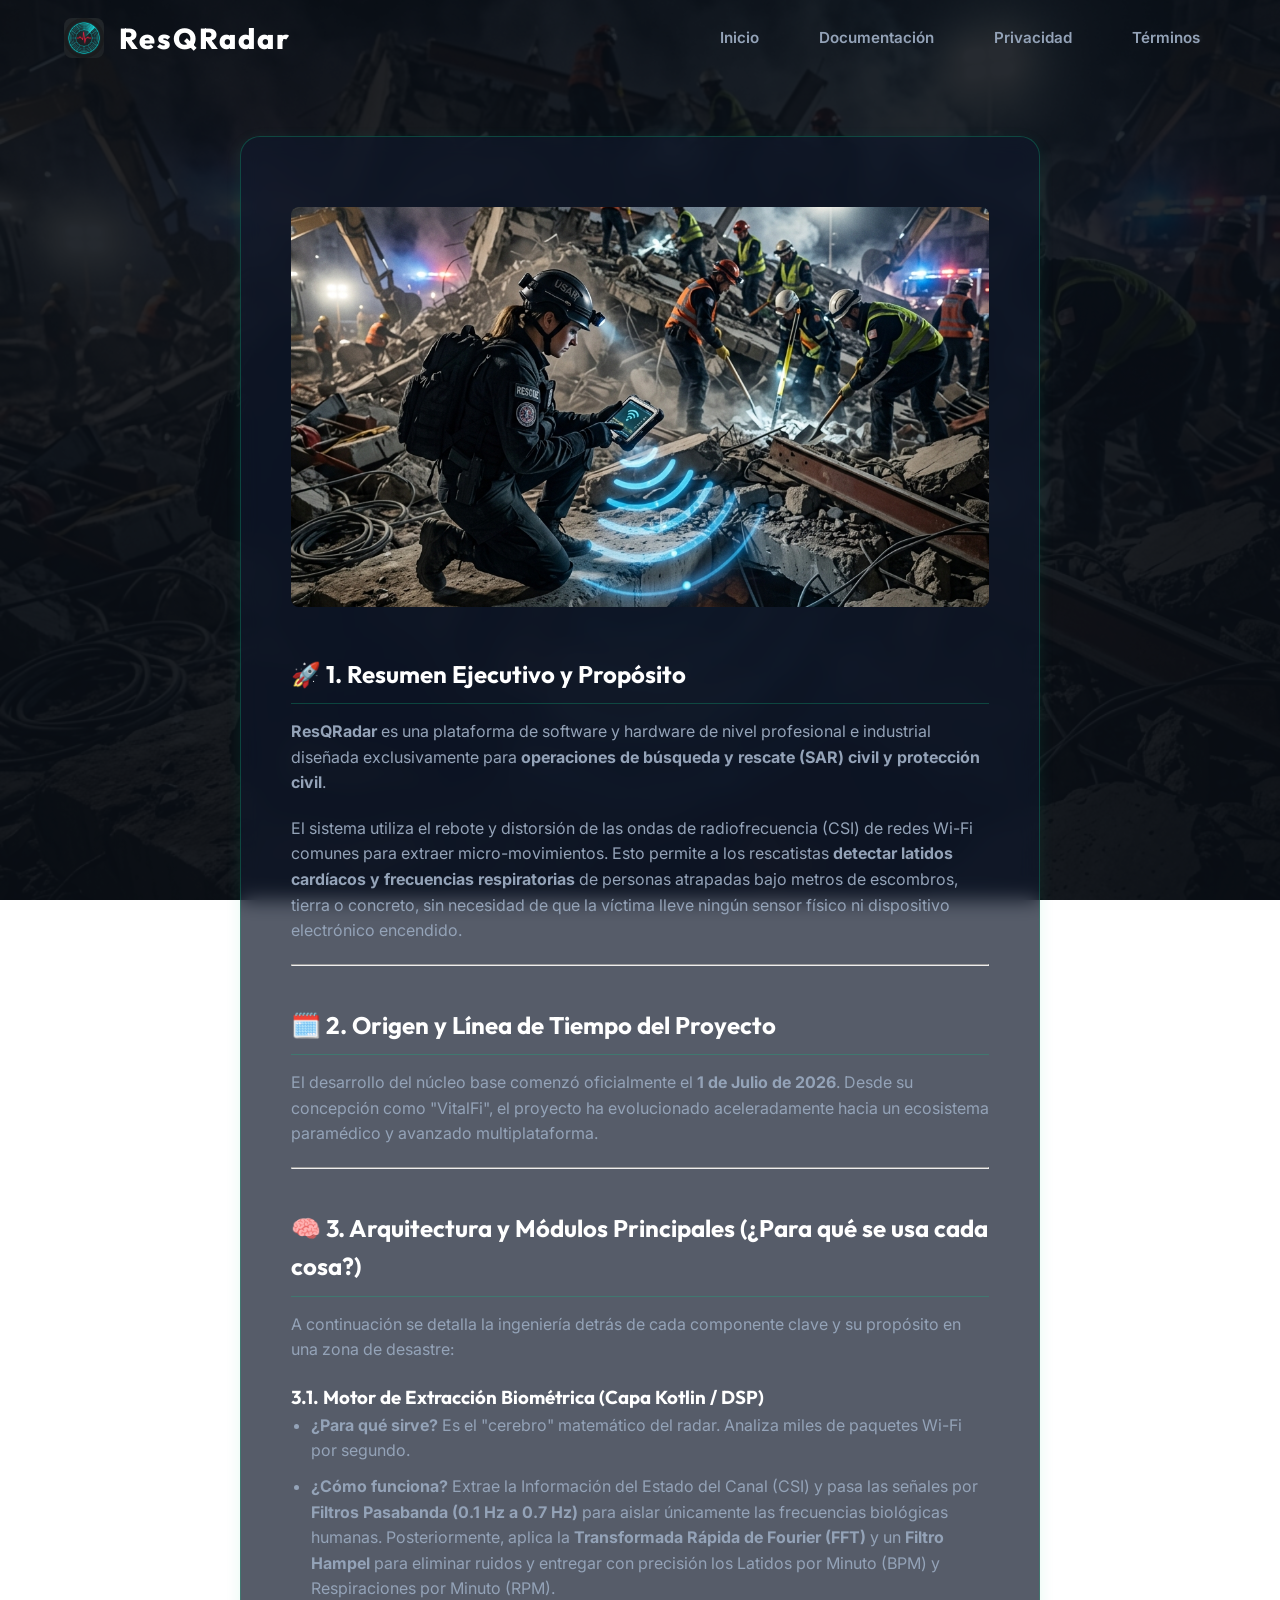
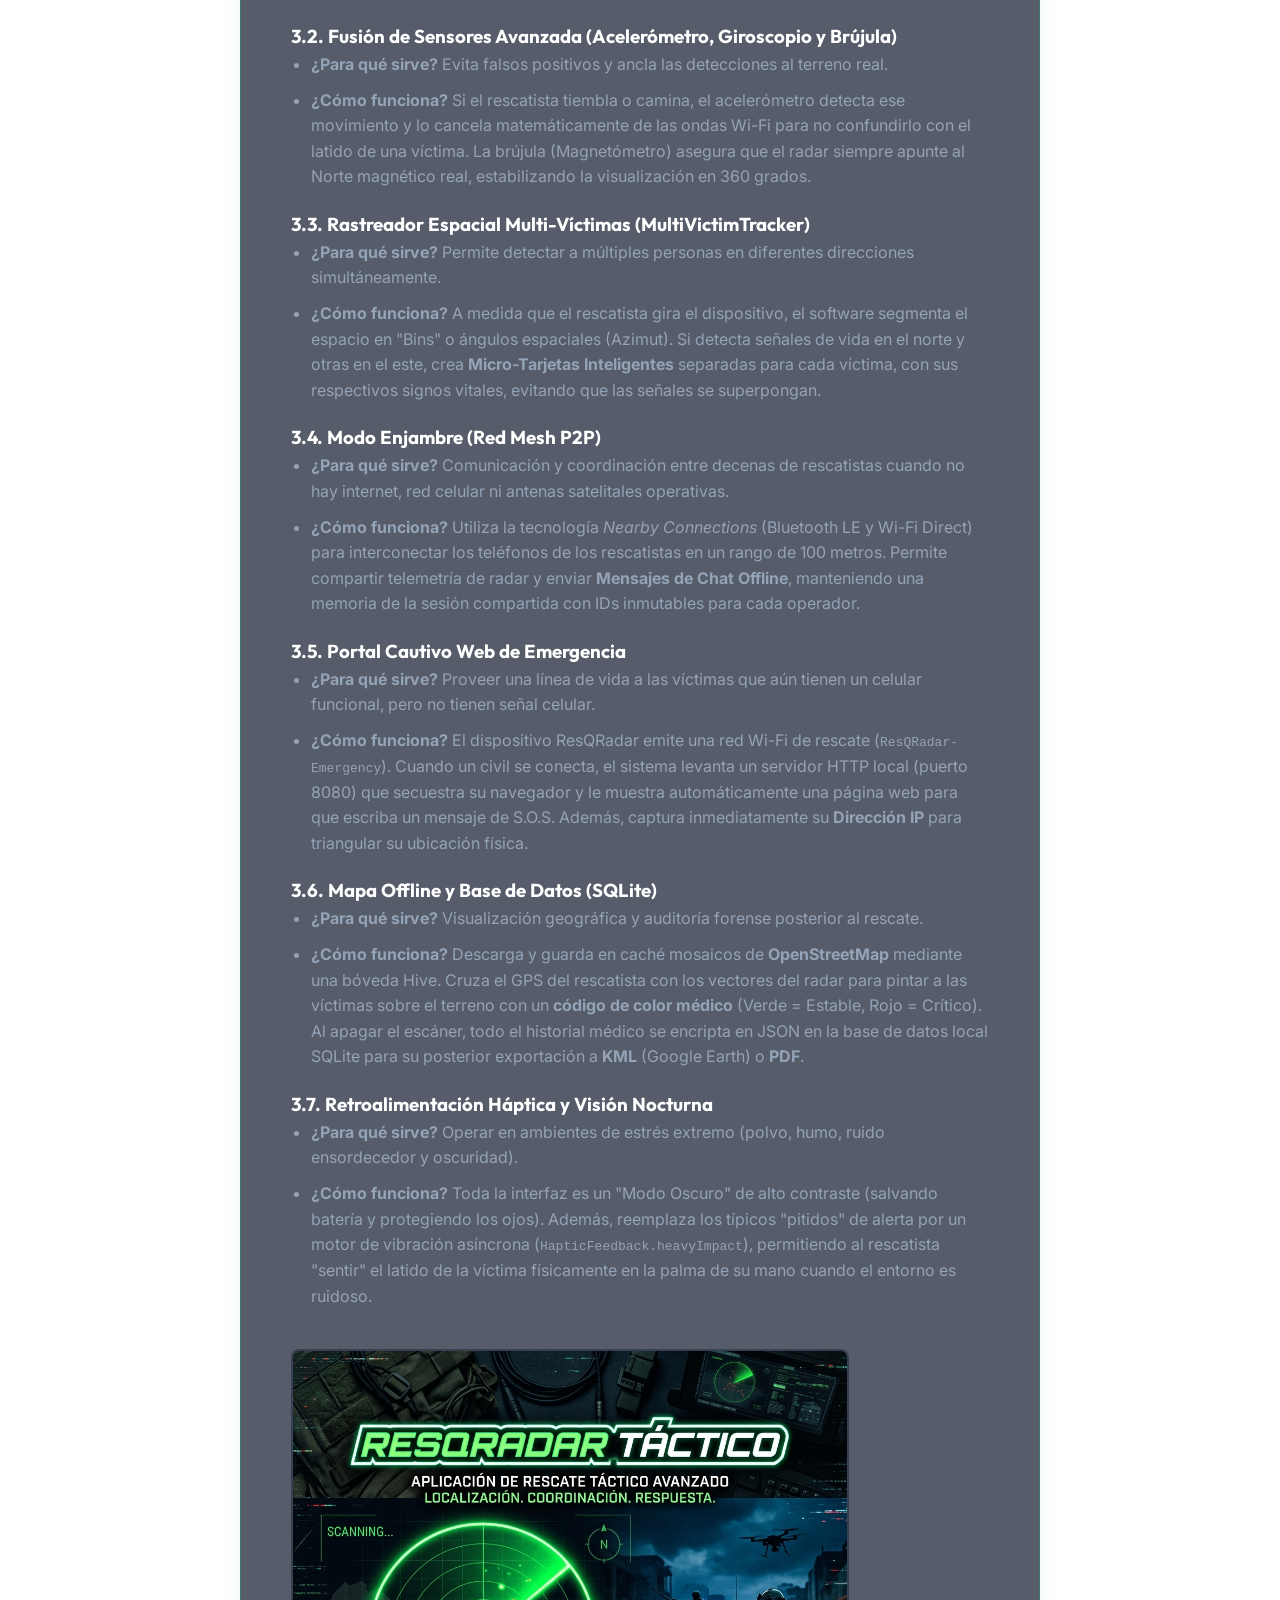
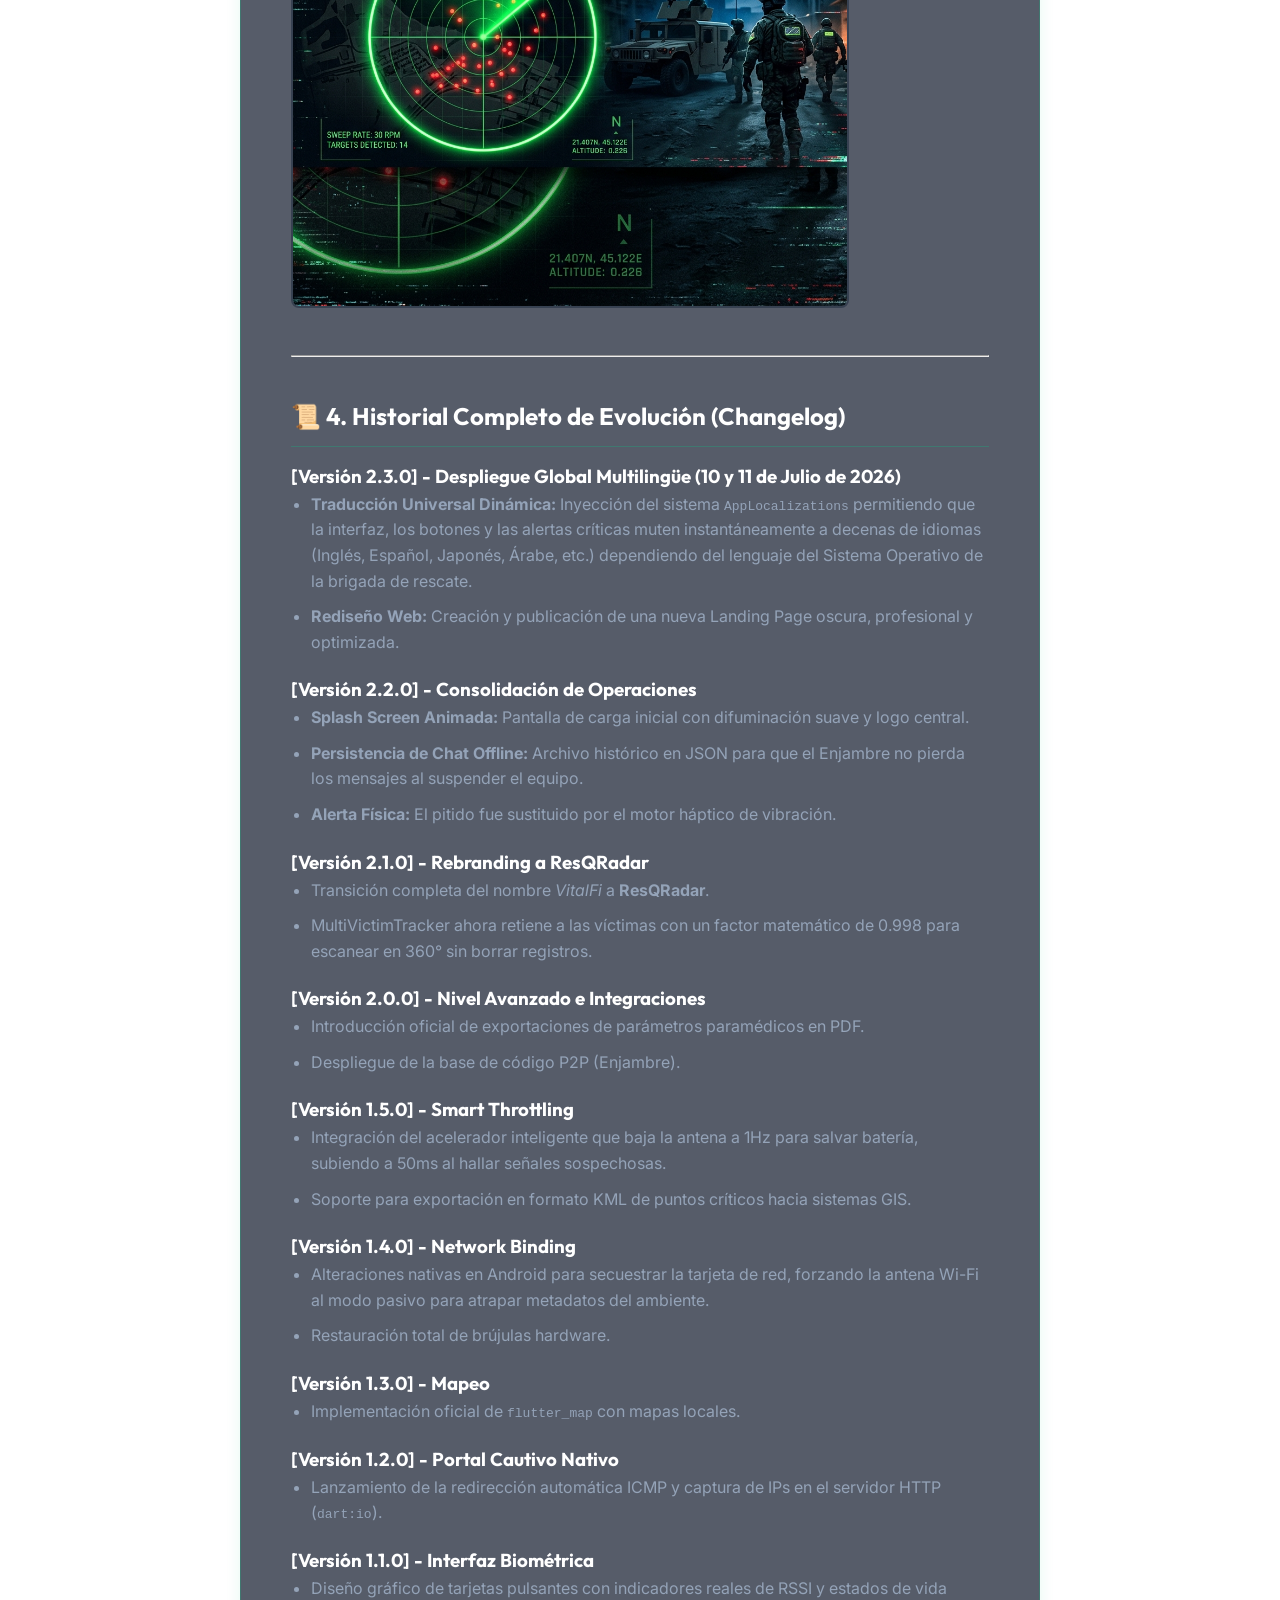
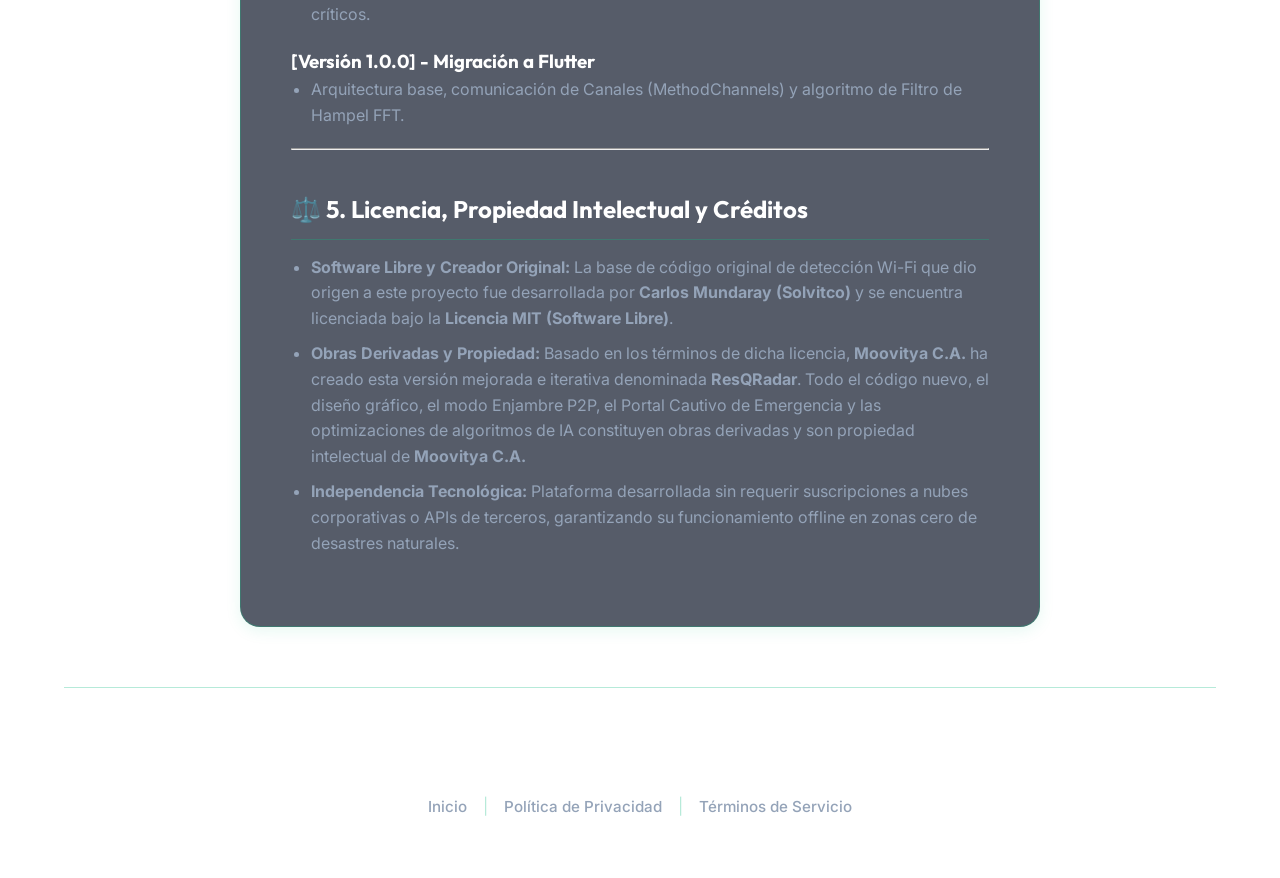
==== docs.html @ e2441663 "fix: subir archivo docs.html faltante" ====
<!DOCTYPE html>
<html lang="es">
<head>
    <meta charset="UTF-8">
    <meta name="viewport" content="width=device-width, initial-scale=1.0">
    <title>Documentación Oficial - ResQRadar</title>
    <meta name="description" content="Documentación Oficial de la aplicación ResQRadar.">
    <!-- Google Fonts -->
    <link rel="preconnect" href="https://fonts.googleapis.com">
    <link rel="preconnect" href="https://fonts.gstatic.com" crossorigin>
    <link href="https://fonts.googleapis.com/css2?family=Inter:wght@300;400;600&family=Outfit:wght@500;700;900&display=swap" rel="stylesheet">
    <!-- Favicon -->
    <link rel="icon" type="image/png" href="img/logo.png">
    <link rel="stylesheet" href="css/style.css">
</head>
<body>
    <div class="container">
        <header>
            <a href="index.html" style="text-decoration: none; color: inherit;">
                <div class="logo">
                    <img src="img/logo.png" alt="ResQRadar Logo">
                    <span>ResQRadar</span>
                </div>
            </a>
            <nav>
                <a href="index.html" class="nav-link">Inicio</a>
                <a href="docs.html" class="nav-link">Documentación</a>
                <a href="privacy.html" class="nav-link">Privacidad</a>
                <a href="terms.html" class="nav-link">Términos</a>
            </nav>
        </header>

        <section class="legal-content">
        <div class="center" style="margin-bottom: 40px; margin-top: 20px;">
            <img src="img/banner_ai.png" alt="ResQRadar Banner" style="width: 100%; max-height: 400px; object-fit: cover; border-radius: 8px;">
        </div>

        <h2>🚀 1. Resumen Ejecutivo y Propósito</h2>
        <p><strong>ResQRadar</strong> es una plataforma de software y hardware de nivel profesional e industrial diseñada exclusivamente para <strong>operaciones de búsqueda y rescate (SAR) civil y protección civil</strong>.</p>
        <p>El sistema utiliza el rebote y distorsión de las ondas de radiofrecuencia (CSI) de redes Wi-Fi comunes para extraer micro-movimientos. Esto permite a los rescatistas <strong>detectar latidos cardíacos y frecuencias respiratorias</strong> de personas atrapadas bajo metros de escombros, tierra o concreto, sin necesidad de que la víctima lleve ningún sensor físico ni dispositivo electrónico encendido.</p>

        <hr>

        <h2>🗓️ 2. Origen y Línea de Tiempo del Proyecto</h2>
        <p>El desarrollo del núcleo base comenzó oficialmente el <strong>1 de Julio de 2026</strong>. Desde su concepción como "VitalFi", el proyecto ha evolucionado aceleradamente hacia un ecosistema paramédico y avanzado multiplataforma.</p>

        <hr>

        <h2>🧠 3. Arquitectura y Módulos Principales (¿Para qué se usa cada cosa?)</h2>
        <p>A continuación se detalla la ingeniería detrás de cada componente clave y su propósito en una zona de desastre:</p>

        <h3>3.1. Motor de Extracción Biométrica (Capa Kotlin / DSP)</h3>
        <ul>
            <li><strong>¿Para qué sirve?</strong> Es el "cerebro" matemático del radar. Analiza miles de paquetes Wi-Fi por segundo.</li>
            <li><strong>¿Cómo funciona?</strong> Extrae la Información del Estado del Canal (CSI) y pasa las señales por <strong>Filtros Pasabanda (0.1 Hz a 0.7 Hz)</strong> para aislar únicamente las frecuencias biológicas humanas. Posteriormente, aplica la <strong>Transformada Rápida de Fourier (FFT)</strong> y un <strong>Filtro Hampel</strong> para eliminar ruidos y entregar con precisión los Latidos por Minuto (BPM) y Respiraciones por Minuto (RPM).</li>
        </ul>

        <h3>3.2. Fusión de Sensores Avanzada (Acelerómetro, Giroscopio y Brújula)</h3>
        <ul>
            <li><strong>¿Para qué sirve?</strong> Evita falsos positivos y ancla las detecciones al terreno real.</li>
            <li><strong>¿Cómo funciona?</strong> Si el rescatista tiembla o camina, el acelerómetro detecta ese movimiento y lo cancela matemáticamente de las ondas Wi-Fi para no confundirlo con el latido de una víctima. La brújula (Magnetómetro) asegura que el radar siempre apunte al Norte magnético real, estabilizando la visualización en 360 grados.</li>
        </ul>

        <h3>3.3. Rastreador Espacial Multi-Víctimas (MultiVictimTracker)</h3>
        <ul>
            <li><strong>¿Para qué sirve?</strong> Permite detectar a múltiples personas en diferentes direcciones simultáneamente.</li>
            <li><strong>¿Cómo funciona?</strong> A medida que el rescatista gira el dispositivo, el software segmenta el espacio en "Bins" o ángulos espaciales (Azimut). Si detecta señales de vida en el norte y otras en el este, crea <strong>Micro-Tarjetas Inteligentes</strong> separadas para cada víctima, con sus respectivos signos vitales, evitando que las señales se superpongan.</li>
        </ul>

        <h3>3.4. Modo Enjambre (Red Mesh P2P)</h3>
        <ul>
            <li><strong>¿Para qué sirve?</strong> Comunicación y coordinación entre decenas de rescatistas cuando no hay internet, red celular ni antenas satelitales operativas.</li>
            <li><strong>¿Cómo funciona?</strong> Utiliza la tecnología <em>Nearby Connections</em> (Bluetooth LE y Wi-Fi Direct) para interconectar los teléfonos de los rescatistas en un rango de 100 metros. Permite compartir telemetría de radar y enviar <strong>Mensajes de Chat Offline</strong>, manteniendo una memoria de la sesión compartida con IDs inmutables para cada operador.</li>
        </ul>

        <h3>3.5. Portal Cautivo Web de Emergencia</h3>
        <ul>
            <li><strong>¿Para qué sirve?</strong> Proveer una línea de vida a las víctimas que aún tienen un celular funcional, pero no tienen señal celular.</li>
            <li><strong>¿Cómo funciona?</strong> El dispositivo ResQRadar emite una red Wi-Fi de rescate (<code>ResQRadar-Emergency</code>). Cuando un civil se conecta, el sistema levanta un servidor HTTP local (puerto 8080) que secuestra su navegador y le muestra automáticamente una página web para que escriba un mensaje de S.O.S. Además, captura inmediatamente su <strong>Dirección IP</strong> para triangular su ubicación física.</li>
        </ul>

        <h3>3.6. Mapa Offline y Base de Datos (SQLite)</h3>
        <ul>
            <li><strong>¿Para qué sirve?</strong> Visualización geográfica y auditoría forense posterior al rescate.</li>
            <li><strong>¿Cómo funciona?</strong> Descarga y guarda en caché mosaicos de <strong>OpenStreetMap</strong> mediante una bóveda Hive. Cruza el GPS del rescatista con los vectores del radar para pintar a las víctimas sobre el terreno con un <strong>código de color médico</strong> (Verde = Estable, Rojo = Crítico). Al apagar el escáner, todo el historial médico se encripta en JSON en la base de datos local SQLite para su posterior exportación a <strong>KML</strong> (Google Earth) o <strong>PDF</strong>.</li>
        </ul>

        <h3>3.7. Retroalimentación Háptica y Visión Nocturna</h3>
        <ul>
            <li><strong>¿Para qué sirve?</strong> Operar en ambientes de estrés extremo (polvo, humo, ruido ensordecedor y oscuridad).</li>
            <li><strong>¿Cómo funciona?</strong> Toda la interfaz es un "Modo Oscuro" de alto contraste (salvando batería y protegiendo los ojos). Además, reemplaza los típicos "pitidos" de alerta por un motor de vibración asíncrona (<code>HapticFeedback.heavyImpact</code>), permitiendo al rescatista "sentir" el latido de la víctima físicamente en la palma de su mano cuando el entorno es ruidoso.</li>
        </ul>

        <div class="center" style="margin: 40px 0;">
            <img src="img/feature_graphic.png" alt="ResQRadar Interfaz Gráfica" style="width: 80%; border: 2px solid #374151; border-radius: 8px;">
        </div>

        <hr>

        <h2>📜 4. Historial Completo de Evolución (Changelog)</h2>

        <h3>[Versión 2.3.0] - Despliegue Global Multilingüe (10 y 11 de Julio de 2026)</h3>
        <ul>
            <li><strong>Traducción Universal Dinámica:</strong> Inyección del sistema <code>AppLocalizations</code> permitiendo que la interfaz, los botones y las alertas críticas muten instantáneamente a decenas de idiomas (Inglés, Español, Japonés, Árabe, etc.) dependiendo del lenguaje del Sistema Operativo de la brigada de rescate.</li>
            <li><strong>Rediseño Web:</strong> Creación y publicación de una nueva Landing Page oscura, profesional y optimizada.</li>
        </ul>

        <h3>[Versión 2.2.0] - Consolidación de Operaciones</h3>
        <ul>
            <li><strong>Splash Screen Animada:</strong> Pantalla de carga inicial con difuminación suave y logo central.</li>
            <li><strong>Persistencia de Chat Offline:</strong> Archivo histórico en JSON para que el Enjambre no pierda los mensajes al suspender el equipo.</li>
            <li><strong>Alerta Física:</strong> El pitido fue sustituido por el motor háptico de vibración.</li>
        </ul>

        <h3>[Versión 2.1.0] - Rebranding a ResQRadar</h3>
        <ul>
            <li>Transición completa del nombre <em>VitalFi</em> a <strong>ResQRadar</strong>.</li>
            <li>MultiVictimTracker ahora retiene a las víctimas con un factor matemático de 0.998 para escanear en 360° sin borrar registros.</li>
        </ul>

        <h3>[Versión 2.0.0] - Nivel Avanzado e Integraciones</h3>
        <ul>
            <li>Introducción oficial de exportaciones de parámetros paramédicos en PDF.</li>
            <li>Despliegue de la base de código P2P (Enjambre).</li>
        </ul>

        <h3>[Versión 1.5.0] - Smart Throttling</h3>
        <ul>
            <li>Integración del acelerador inteligente que baja la antena a 1Hz para salvar batería, subiendo a 50ms al hallar señales sospechosas.</li>
            <li>Soporte para exportación en formato KML de puntos críticos hacia sistemas GIS.</li>
        </ul>

        <h3>[Versión 1.4.0] - Network Binding</h3>
        <ul>
            <li>Alteraciones nativas en Android para secuestrar la tarjeta de red, forzando la antena Wi-Fi al modo pasivo para atrapar metadatos del ambiente.</li>
            <li>Restauración total de brújulas hardware.</li>
        </ul>

        <h3>[Versión 1.3.0] - Mapeo</h3>
        <ul>
            <li>Implementación oficial de <code>flutter_map</code> con mapas locales.</li>
        </ul>

        <h3>[Versión 1.2.0] - Portal Cautivo Nativo</h3>
        <ul>
            <li>Lanzamiento de la redirección automática ICMP y captura de IPs en el servidor HTTP (<code>dart:io</code>).</li>
        </ul>

        <h3>[Versión 1.1.0] - Interfaz Biométrica</h3>
        <ul>
            <li>Diseño gráfico de tarjetas pulsantes con indicadores reales de RSSI y estados de vida críticos.</li>
        </ul>

        <h3>[Versión 1.0.0] - Migración a Flutter</h3>
        <ul>
            <li>Arquitectura base, comunicación de Canales (MethodChannels) y algoritmo de Filtro de Hampel FFT.</li>
        </ul>

        <hr>

        <h2>⚖️ 5. Licencia, Propiedad Intelectual y Créditos</h2>
        <ul>
            <li><strong>Software Libre y Creador Original:</strong> La base de código original de detección Wi-Fi que dio origen a este proyecto fue desarrollada por <strong>Carlos Mundaray (Solvitco)</strong> y se encuentra licenciada bajo la <strong>Licencia MIT (Software Libre)</strong>.</li>
            <li><strong>Obras Derivadas y Propiedad:</strong> Basado en los términos de dicha licencia, <strong>Moovitya C.A.</strong> ha creado esta versión mejorada e iterativa denominada <strong>ResQRadar</strong>. Todo el código nuevo, el diseño gráfico, el modo Enjambre P2P, el Portal Cautivo de Emergencia y las optimizaciones de algoritmos de IA constituyen obras derivadas y son propiedad intelectual de <strong>Moovitya C.A.</strong></li>
            <li><strong>Independencia Tecnológica:</strong> Plataforma desarrollada sin requerir suscripciones a nubes corporativas o APIs de terceros, garantizando su funcionamiento offline en zonas cero de desastres naturales.</li>
        </ul>
        </section>

        <footer>
            <div class="footer-content">
                <p>&copy; 2026 Moovitya C.A. Todos los derechos reservados.</p>
                <div class="footer-links">
                    <a href="index.html">Inicio</a>
                    <span class="separator">|</span>
                    <a href="privacy.html">Política de Privacidad</a>
                    <span class="separator">|</span>
                    <a href="terms.html">Términos de Servicio</a>
                </div>
            </div>
        </footer>
    </div>
</body>
</html>
---- css/style.css ----
:root {
  --bg-color: #0A0F16;
  --bg-card: rgba(15, 23, 42, 0.7);
  --text-main: #FFFFFF;
  --text-muted: #94A3B8;
  --accent-blue: #10B981; /* Changed to green for radar feel */
  --accent-blue-light: rgba(16, 185, 129, 0.2);
  --accent-red: #EF4444;
  --accent-green: #10B981;
  --border-light: rgba(16, 185, 129, 0.3);
  --shadow-sm: 0 4px 15px rgba(16, 185, 129, 0.1);
  --shadow-lg: 0 10px 30px rgba(16, 185, 129, 0.2);
}

* {
  margin: 0;
  padding: 0;
  box-sizing: border-box;
}

body {
  font-family: 'Inter', sans-serif;
  background-color: var(--bg-main);
  color: var(--text-main);
  line-height: 1.6;
  background-image: linear-gradient(rgba(10, 15, 20, 0.20), rgba(10, 15, 20, 0.40)), url('../img/banner_ai.png');
  background-size: cover;
  background-position: center;
  background-attachment: fixed;
}

/* Add a dark overlay to make text readable */
body::before {
  content: '';
  position: fixed;
  top: 0; left: 0; width: 100%; height: 100%;
  background: rgba(10, 15, 22, 0.85);
  z-index: -1;
}

h1, h2, h3, h4 {
  font-family: 'Outfit', sans-serif;
}

.container {
  max-width: 1200px;
  margin: 0 auto;
  padding: 0 24px;
}

header {
  padding: 15px 0;
  display: flex;
  justify-content: space-between;
  align-items: center;
}

.logo {
  font-family: 'Outfit', sans-serif;
  font-weight: 800;
  font-size: 1.8rem;
  letter-spacing: 2px;
  display: flex;
  align-items: center;
  gap: 15px;
  color: #FFFFFF;
}

.logo img {
  width: 40px;
  height: 40px;
  border-radius: 8px;
}

nav a.nav-link {
  color: var(--text-muted);
  text-decoration: none;
  margin-left: 24px;
  font-weight: 600;
  font-size: 0.95rem;
  transition: all 0.3s ease;
  padding: 8px 16px;
  border-radius: 6px;
}

nav a.nav-link:hover {
  color: var(--accent-green);
  background: var(--accent-blue-light);
}

.hero {
  padding: 10px 0 60px;
  text-align: center;
}

.hero-title {
  font-size: 4.5rem;
  font-weight: 900;
  line-height: 1.1;
  margin-bottom: 15px;
  color: var(--text-main);
  text-shadow: 0 0 20px rgba(16, 185, 129, 0.4);
}

.text-gradient {
  color: var(--accent-green);
}

.hero-subtitle {
  font-size: 1.25rem;
  color: var(--text-muted);
  max-width: 750px;
  margin: 0 auto 30px;
  font-weight: 400;
}

.stores-panel {
  max-width: 600px;
  margin: 0 auto;
  padding: 40px;
  background: var(--bg-card);
  backdrop-filter: blur(10px);
  -webkit-backdrop-filter: blur(10px);
  border: 1px solid var(--border-light);
  border-radius: 20px;
  box-shadow: var(--shadow-sm);
  transition: transform 0.3s ease, box-shadow 0.3s ease;
}

.stores-panel:hover {
  transform: translateY(-5px);
  box-shadow: var(--shadow-lg);
  border-color: var(--accent-green);
}

.stores-title {
  color: var(--accent-green);
  font-size: 1.4rem;
  margin-bottom: 8px;
}

.stores-desc {
  color: var(--text-muted);
  font-size: 0.95rem;
  margin-bottom: 24px;
}

.stores-badges {
  display: flex;
  gap: 20px;
  justify-content: center;
  align-items: center;
}

.store-badge {
  opacity: 0.8;
  cursor: pointer;
  transition: opacity 0.3s ease;
}

.store-badge:hover {
  opacity: 1;
}

.google-badge { height: 56px; border-radius: 8px; }
.apple-badge { display: none; /* iOS not ready yet */ }

.btn-apk {
  display: flex;
  align-items: center;
  gap: 10px;
  background-color: var(--accent-green);
  color: var(--bg-main);
  text-decoration: none;
  padding: 0 24px;
  height: 56px;
  border-radius: 8px;
  font-weight: 700;
  font-family: 'Outfit', sans-serif;
  font-size: 1.1rem;
  transition: all 0.3s ease;
  box-shadow: 0 4px 15px rgba(16, 185, 129, 0.3);
}

.btn-apk:hover {
  transform: translateY(-2px);
  box-shadow: 0 6px 20px rgba(16, 185, 129, 0.5);
  background-color: #0ea5e9;
  color: white;
}

.features {
  display: grid;
  grid-template-columns: repeat(auto-fit, minmax(250px, 1fr));
  gap: 24px;
  margin-top: 60px;
  margin-bottom: 100px;
}

.feature-card {
  background: var(--bg-card);
  backdrop-filter: blur(10px);
  border: 1px solid var(--border-light);
  border-radius: 16px;
  padding: 40px 30px;
  transition: all 0.3s ease;
  box-shadow: var(--shadow-sm);
}

.feature-card:hover {
  transform: translateY(-8px);
  box-shadow: var(--shadow-lg);
  border-color: var(--accent-green);
}

.feature-icon {
  font-size: 2.5rem;
  margin-bottom: 20px;
  display: inline-block;
  color: var(--accent-green);
}

.icon-vital { color: var(--accent-red); }
.icon-ai { color: var(--accent-green); }

.feature-card h3 {
  font-size: 1.3rem;
  margin-bottom: 12px;
  color: var(--text-main);
}

.feature-card p {
  color: var(--text-muted);
  font-size: 0.95rem;
  line-height: 1.7;
}

/* How It Works Section */
.how-it-works {
  padding: 60px 0 100px;
}

.section-title {
  font-size: 2.5rem;
  text-align: center;
  color: var(--text-main);
  margin-bottom: 20px;
}

.section-subtitle {
  text-align: center;
  color: var(--text-muted);
  max-width: 800px;
  margin: 0 auto 50px;
  font-size: 1.1rem;
}

.science-steps {
  display: flex;
  flex-direction: column;
  gap: 30px;
  max-width: 900px;
  margin: 0 auto;
}

.science-step {
  display: flex;
  align-items: flex-start;
  background: var(--bg-card);
  backdrop-filter: blur(10px);
  border: 1px solid var(--border-light);
  border-radius: 16px;
  padding: 30px;
  transition: all 0.3s ease;
}

.science-step:hover {
  transform: translateX(10px);
  border-color: var(--accent-green);
  box-shadow: var(--shadow-lg);
}

.step-number {
  flex-shrink: 0;
  width: 60px;
  height: 60px;
  background: rgba(16, 185, 129, 0.15);
  border: 2px solid var(--accent-green);
  color: var(--accent-green);
  font-size: 1.8rem;
  font-weight: 800;
  font-family: 'Outfit', sans-serif;
  display: flex;
  align-items: center;
  justify-content: center;
  border-radius: 50%;
  margin-right: 24px;
}

.step-content h3 {
  font-size: 1.4rem;
  color: var(--text-main);
  margin-bottom: 10px;
  margin-top: 5px;
}

.step-content p {
  color: var(--text-muted);
  font-size: 0.95rem;
  line-height: 1.7;
}

@media (max-width: 768px) {
  .science-step {
    flex-direction: column;
    align-items: center;
    text-align: center;
  }
  .step-number {
    margin-right: 0;
    margin-bottom: 20px;
  }
}

/* Legal Pages */
.legal-content {
  max-width: 800px;
  margin: 60px auto;
  background: var(--bg-card);
  backdrop-filter: blur(10px);
  padding: 50px;
  border-radius: 20px;
  box-shadow: var(--shadow-sm);
  border: 1px solid var(--border-light);
}

.legal-content h1 {
  font-size: 2.5rem;
  margin-bottom: 30px;
  color: var(--accent-green);
}

.legal-content h2 {
  font-size: 1.5rem;
  margin-top: 40px;
  margin-bottom: 15px;
  border-bottom: 1px solid var(--border-light);
  padding-bottom: 10px;
}

.legal-content p, .legal-content ul {
  margin-bottom: 20px;
  color: var(--text-muted);
}

.legal-content li {
  margin-left: 20px;
  margin-bottom: 10px;
}

footer {
  border-top: 1px solid var(--border-light);
  padding: 60px 0 40px;
  text-align: center;
  background: transparent;
}

.footer-content {
  max-width: 600px;
  margin: 0 auto;
}

.footer-links {
  margin: 20px 0;
}

.footer-links a {
  color: var(--text-muted);
  text-decoration: none;
  font-size: 0.95rem;
  font-weight: 500;
  transition: color 0.3s;
}

.footer-links a:hover {
  color: var(--accent-green);
}

.separator {
  margin: 0 12px;
  color: var(--border-light);
}

.disclaimer {
  font-size: 0.8rem;
  color: var(--text-muted);
  margin-top: 20px;
}

@media (max-width: 768px) {
  .hero-title { font-size: 3rem; }
  header { flex-direction: column; gap: 24px; padding: 24px 0; }
  .features { grid-template-columns: 1fr; }
  .stores-badges { flex-direction: column; }
  .legal-content { padding: 30px; }
}
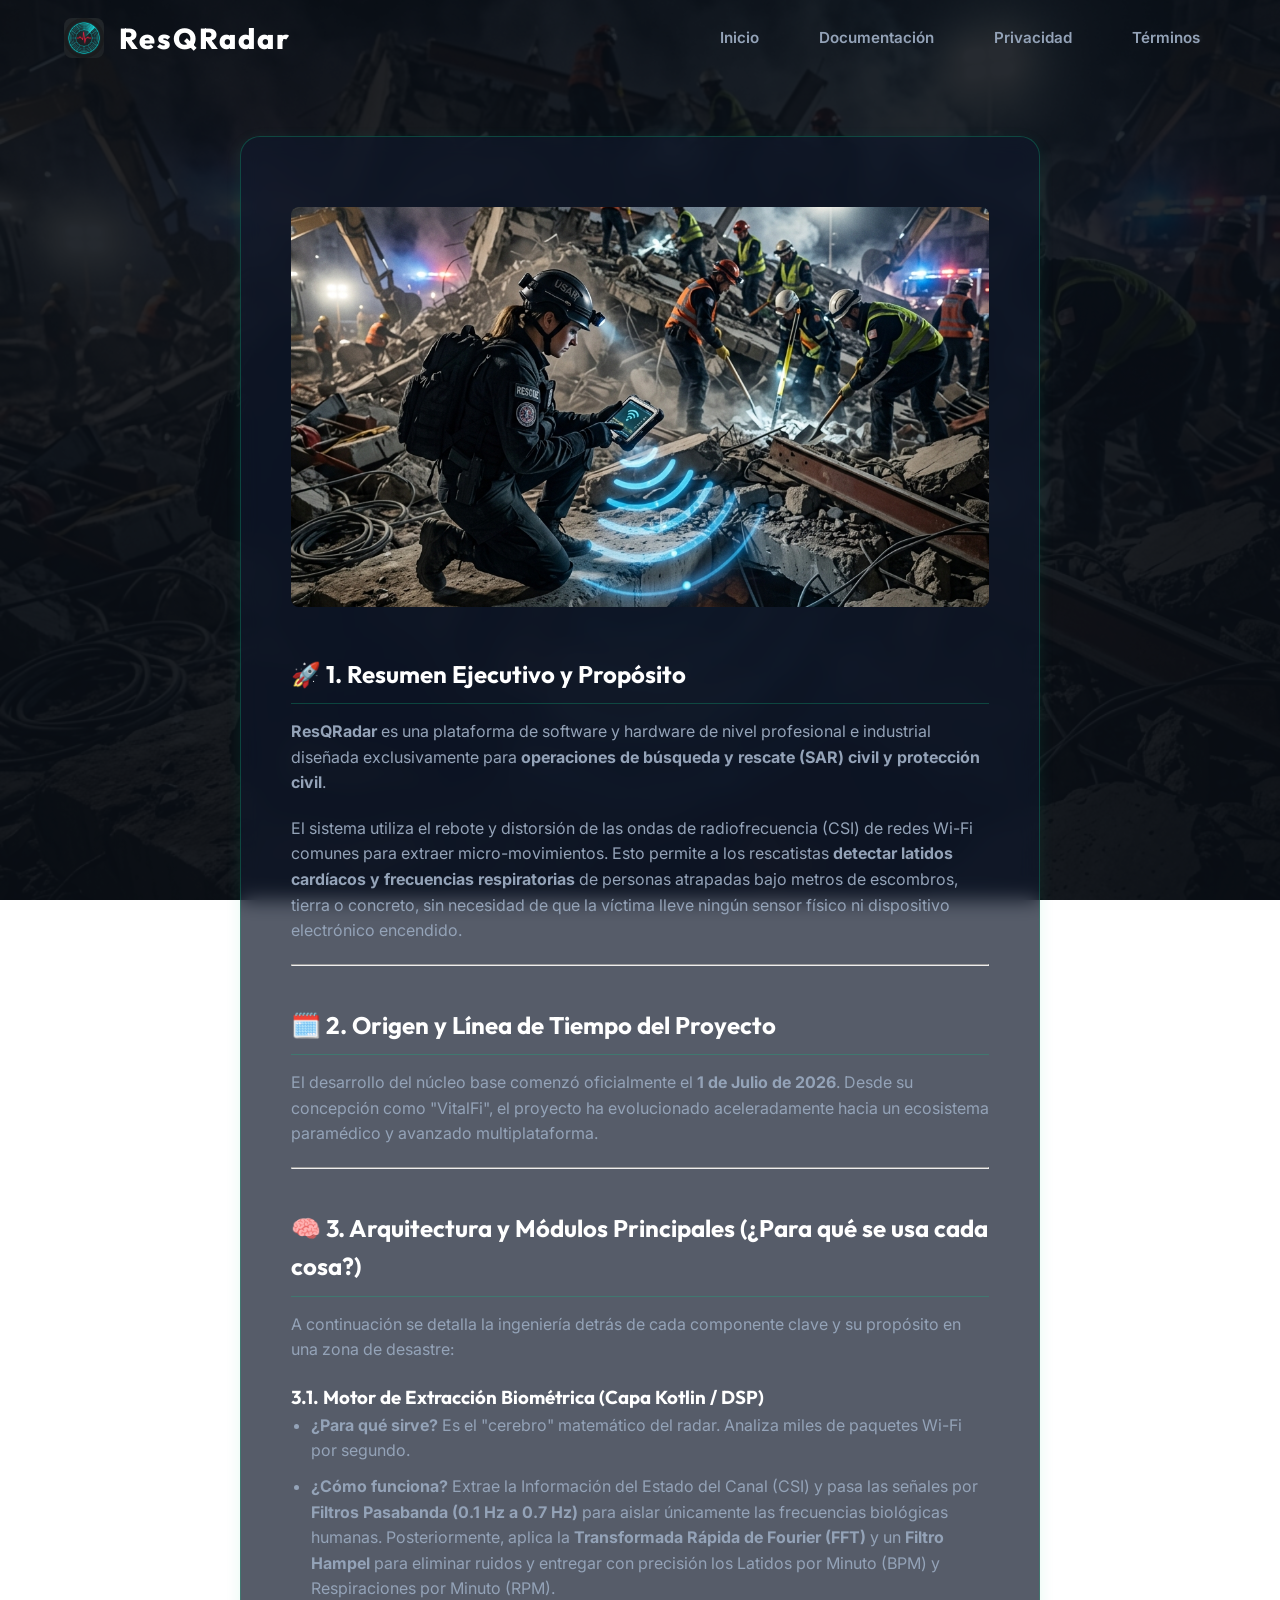
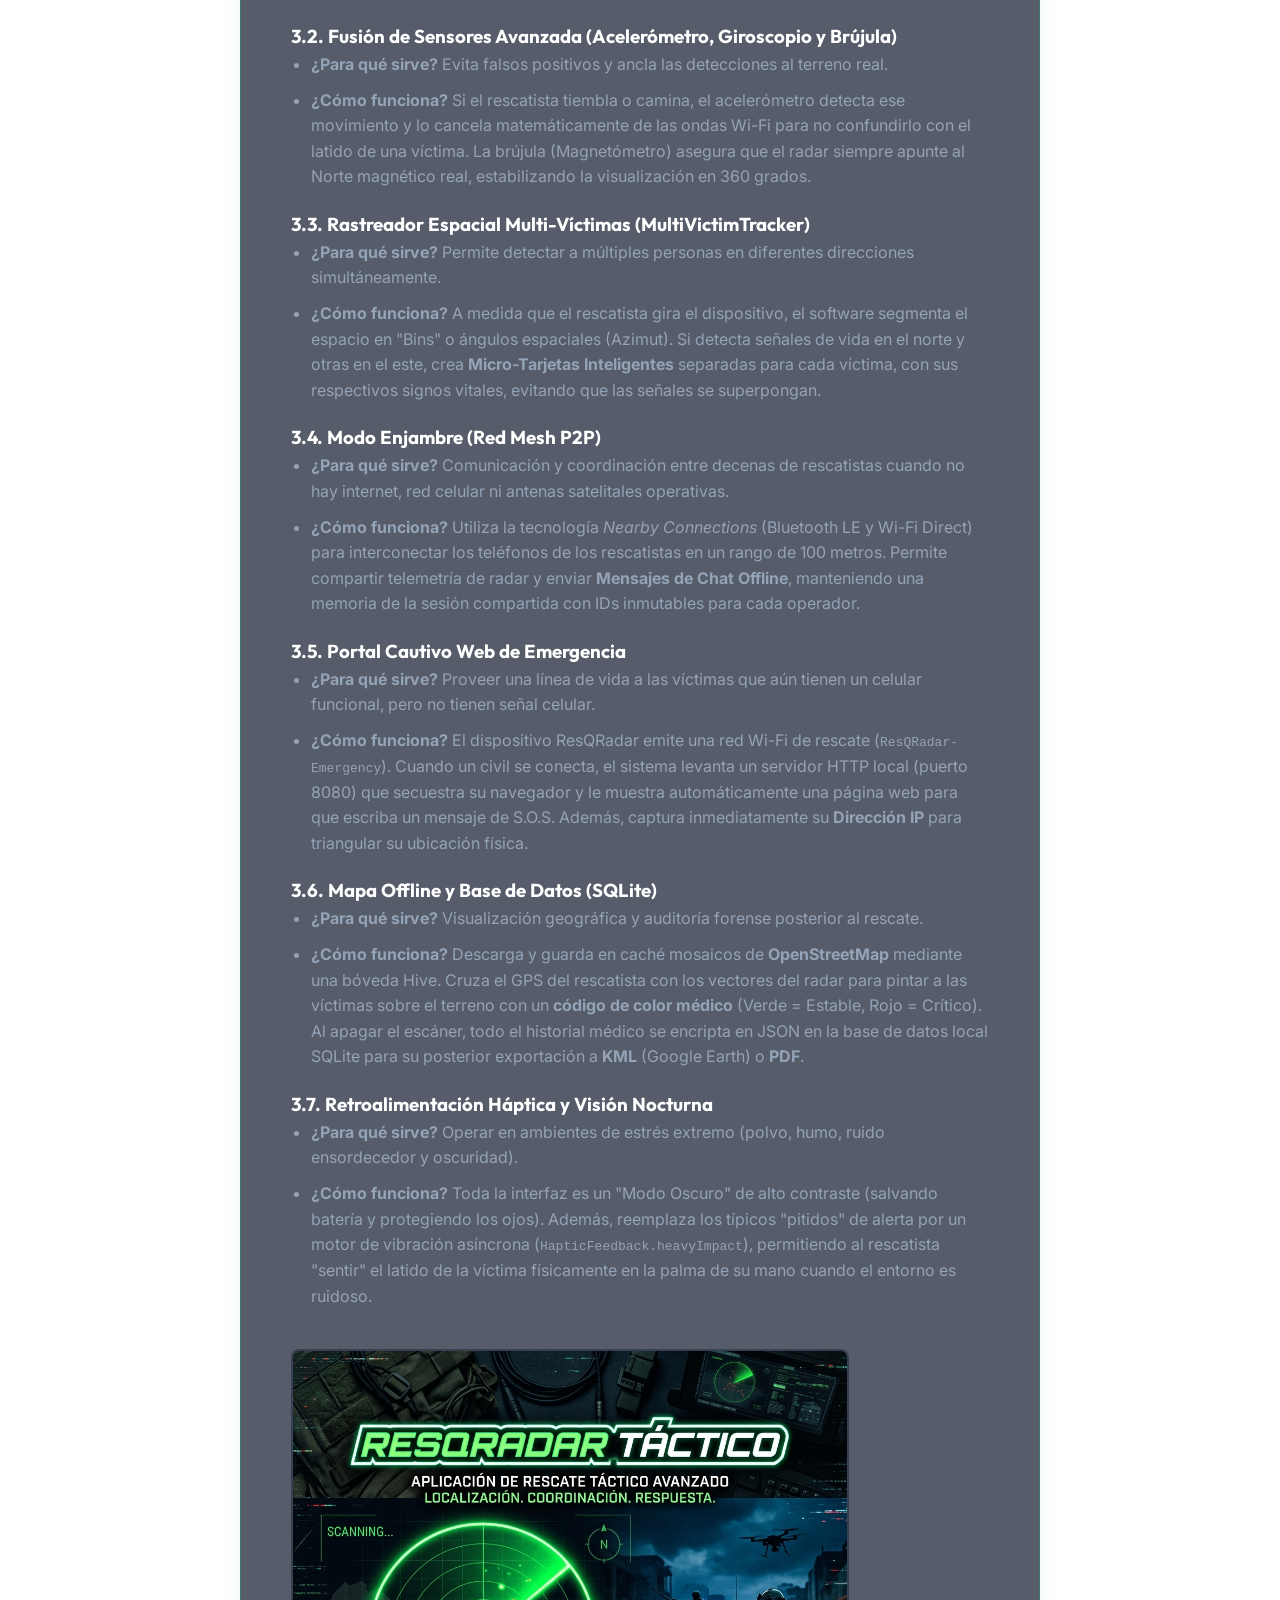
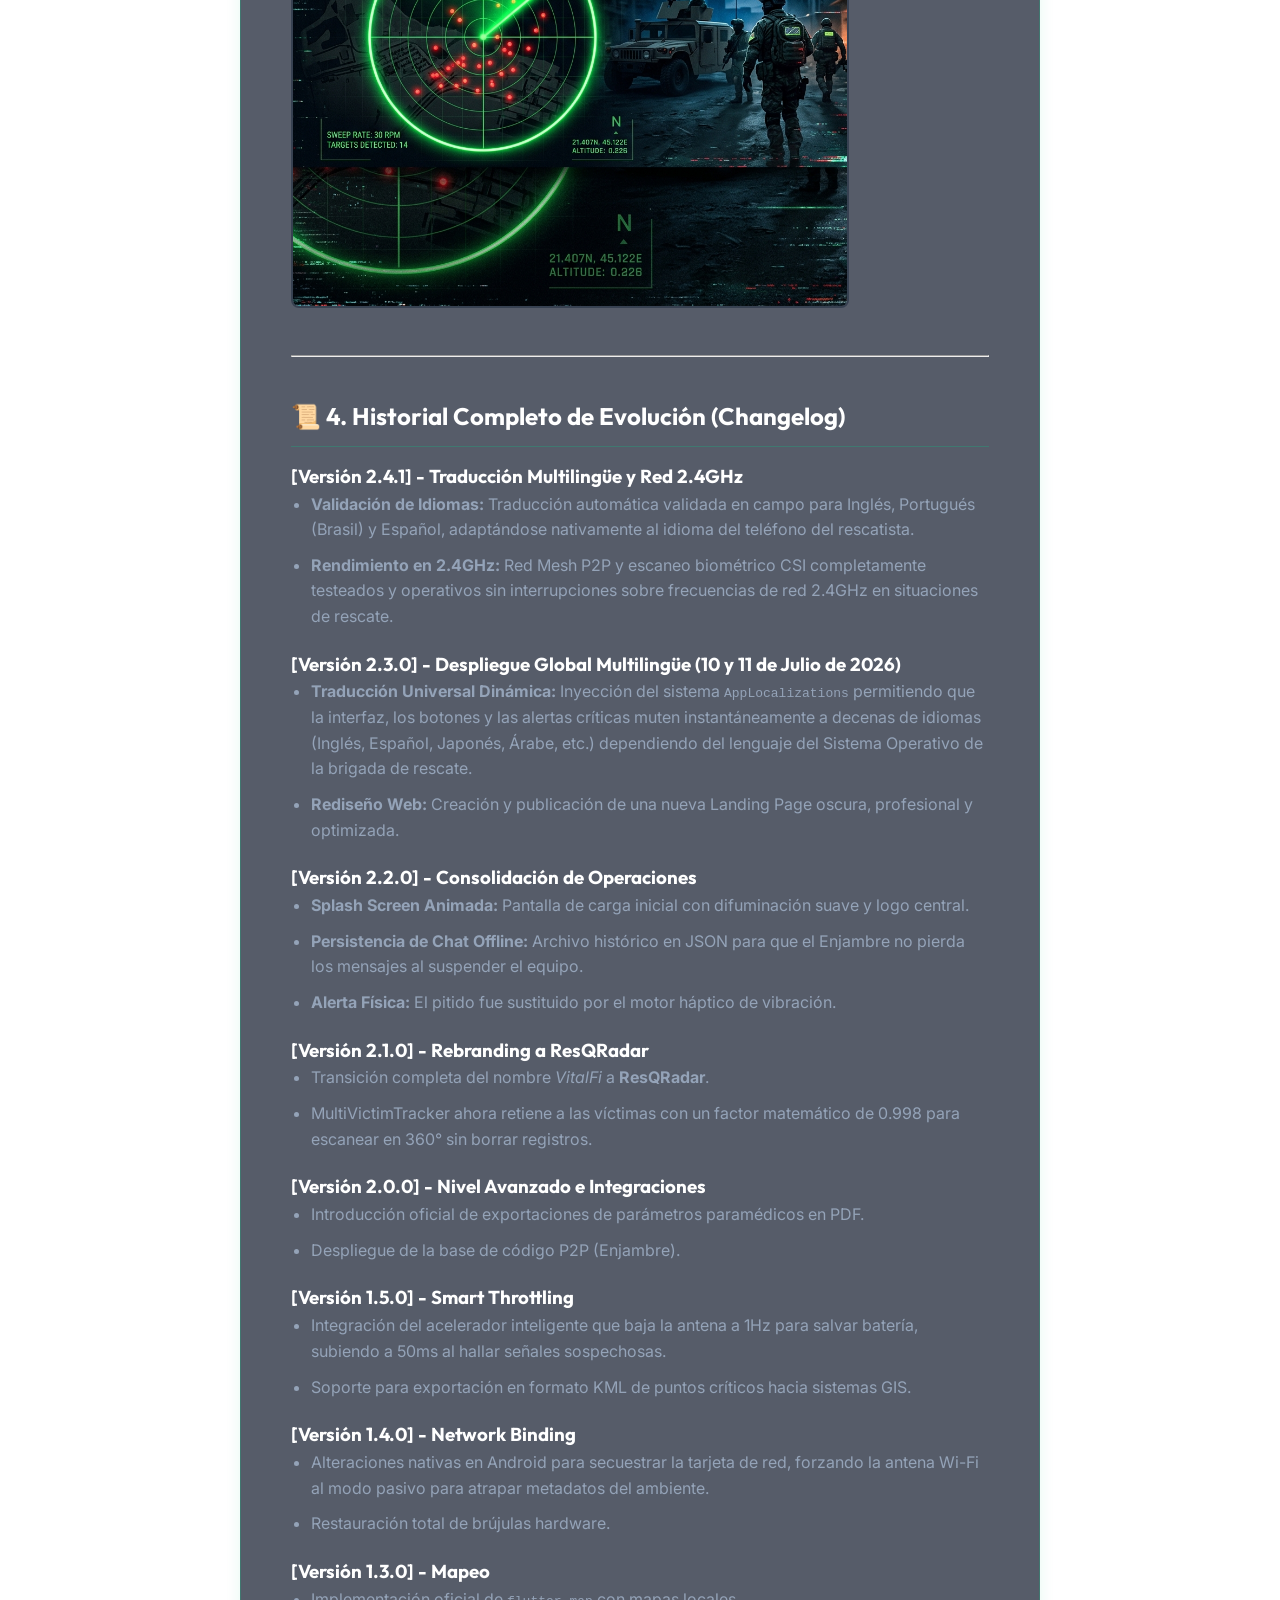
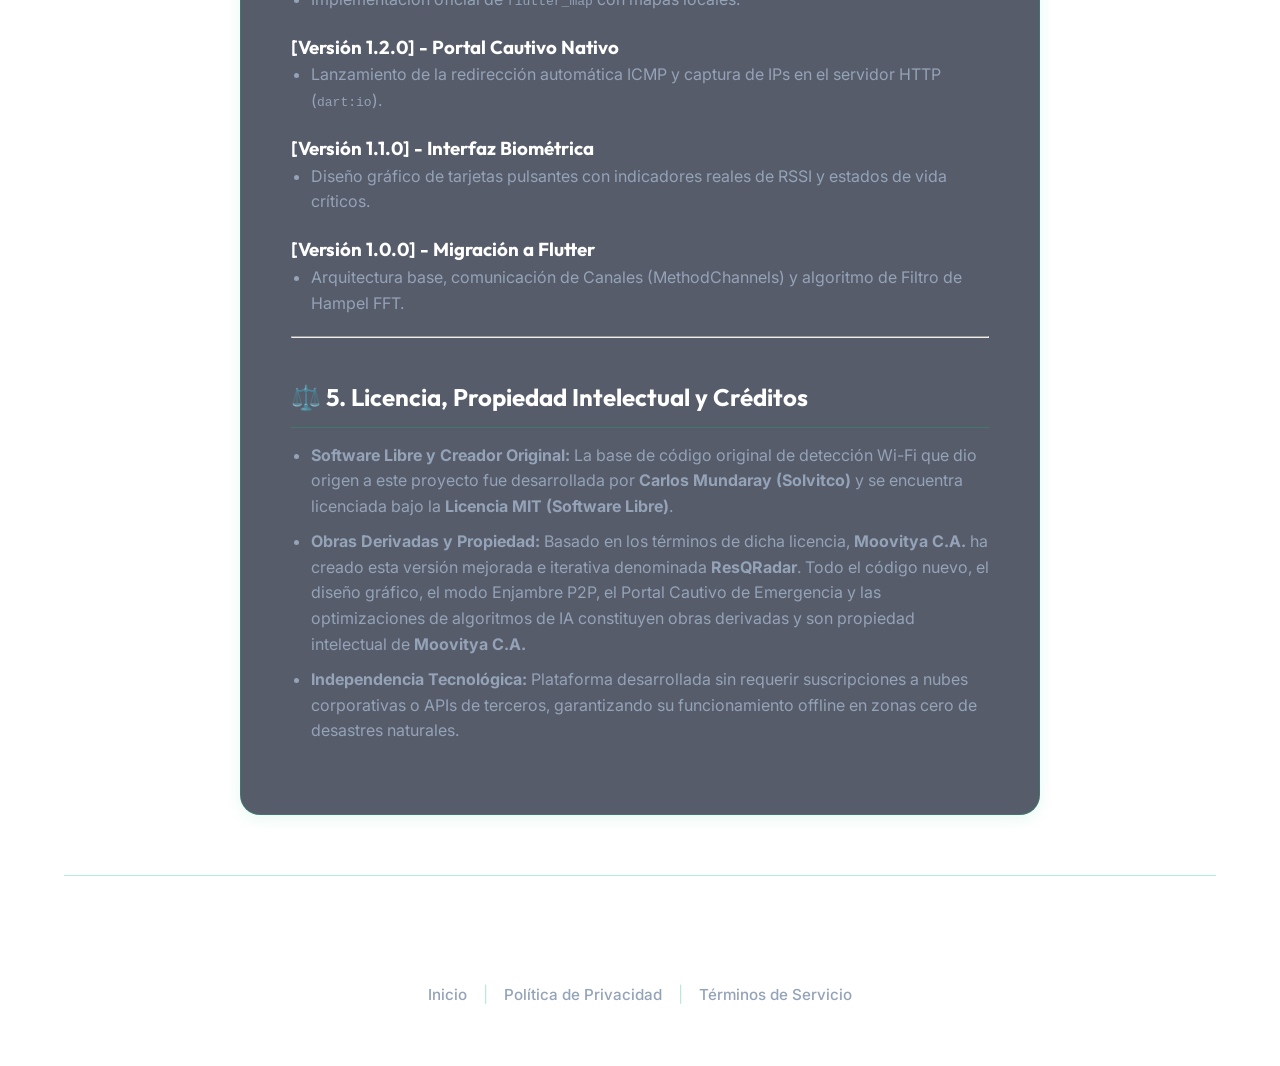
==== commit 3a7049e3: "docs: actualizar changelog con pruebas en vivo (idiomas y 2.4GHz)" ====
--- a/docs.html
+++ b/docs.html
@@ -99,6 +99,12 @@
 
         <h2>📜 4. Historial Completo de Evolución (Changelog)</h2>
 
+        <h3>[Versión 2.4.1] - Traducción Multilingüe y Red 2.4GHz</h3>
+        <ul>
+            <li><strong>Validación de Idiomas:</strong> Traducción automática validada en campo para Inglés, Portugués (Brasil) y Español, adaptándose nativamente al idioma del teléfono del rescatista.</li>
+            <li><strong>Rendimiento en 2.4GHz:</strong> Red Mesh P2P y escaneo biométrico CSI completamente testeados y operativos sin interrupciones sobre frecuencias de red 2.4GHz en situaciones de rescate.</li>
+        </ul>
+
         <h3>[Versión 2.3.0] - Despliegue Global Multilingüe (10 y 11 de Julio de 2026)</h3>
         <ul>
             <li><strong>Traducción Universal Dinámica:</strong> Inyección del sistema <code>AppLocalizations</code> permitiendo que la interfaz, los botones y las alertas críticas muten instantáneamente a decenas de idiomas (Inglés, Español, Japonés, Árabe, etc.) dependiendo del lenguaje del Sistema Operativo de la brigada de rescate.</li>
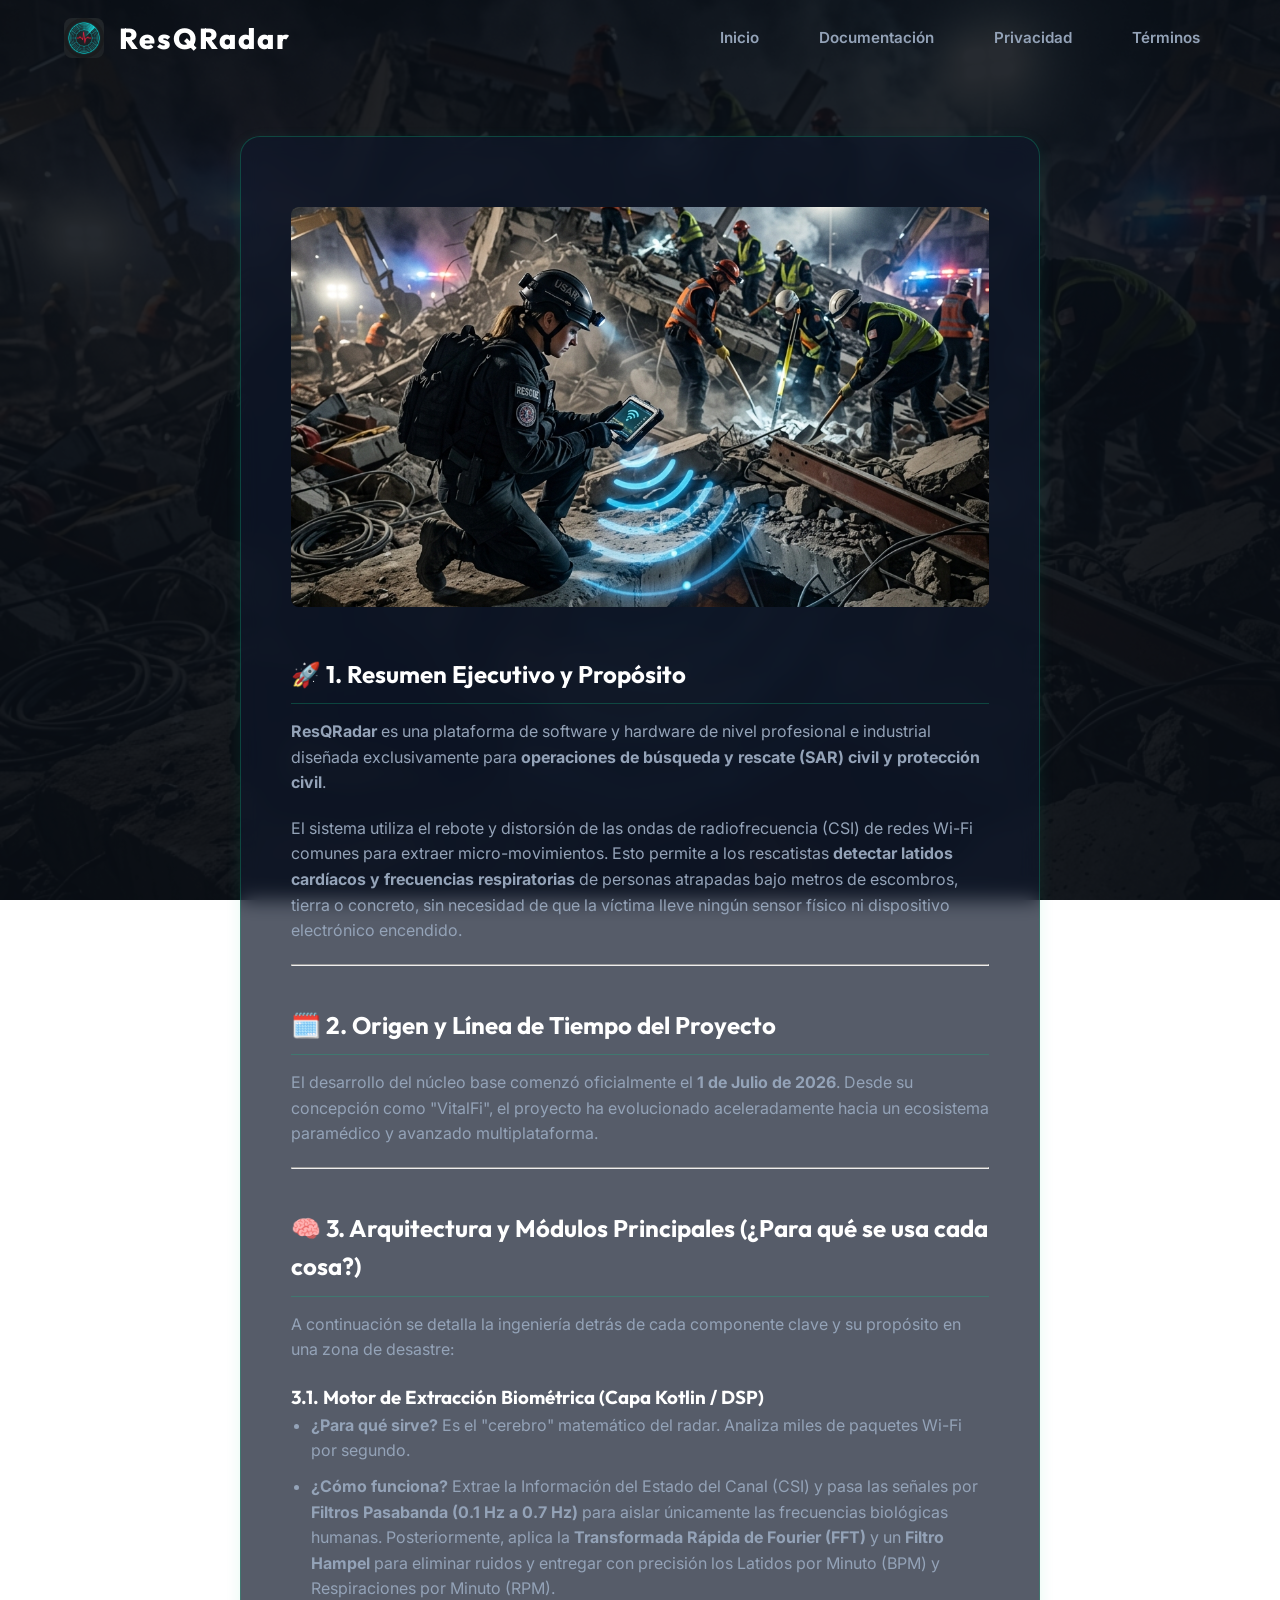
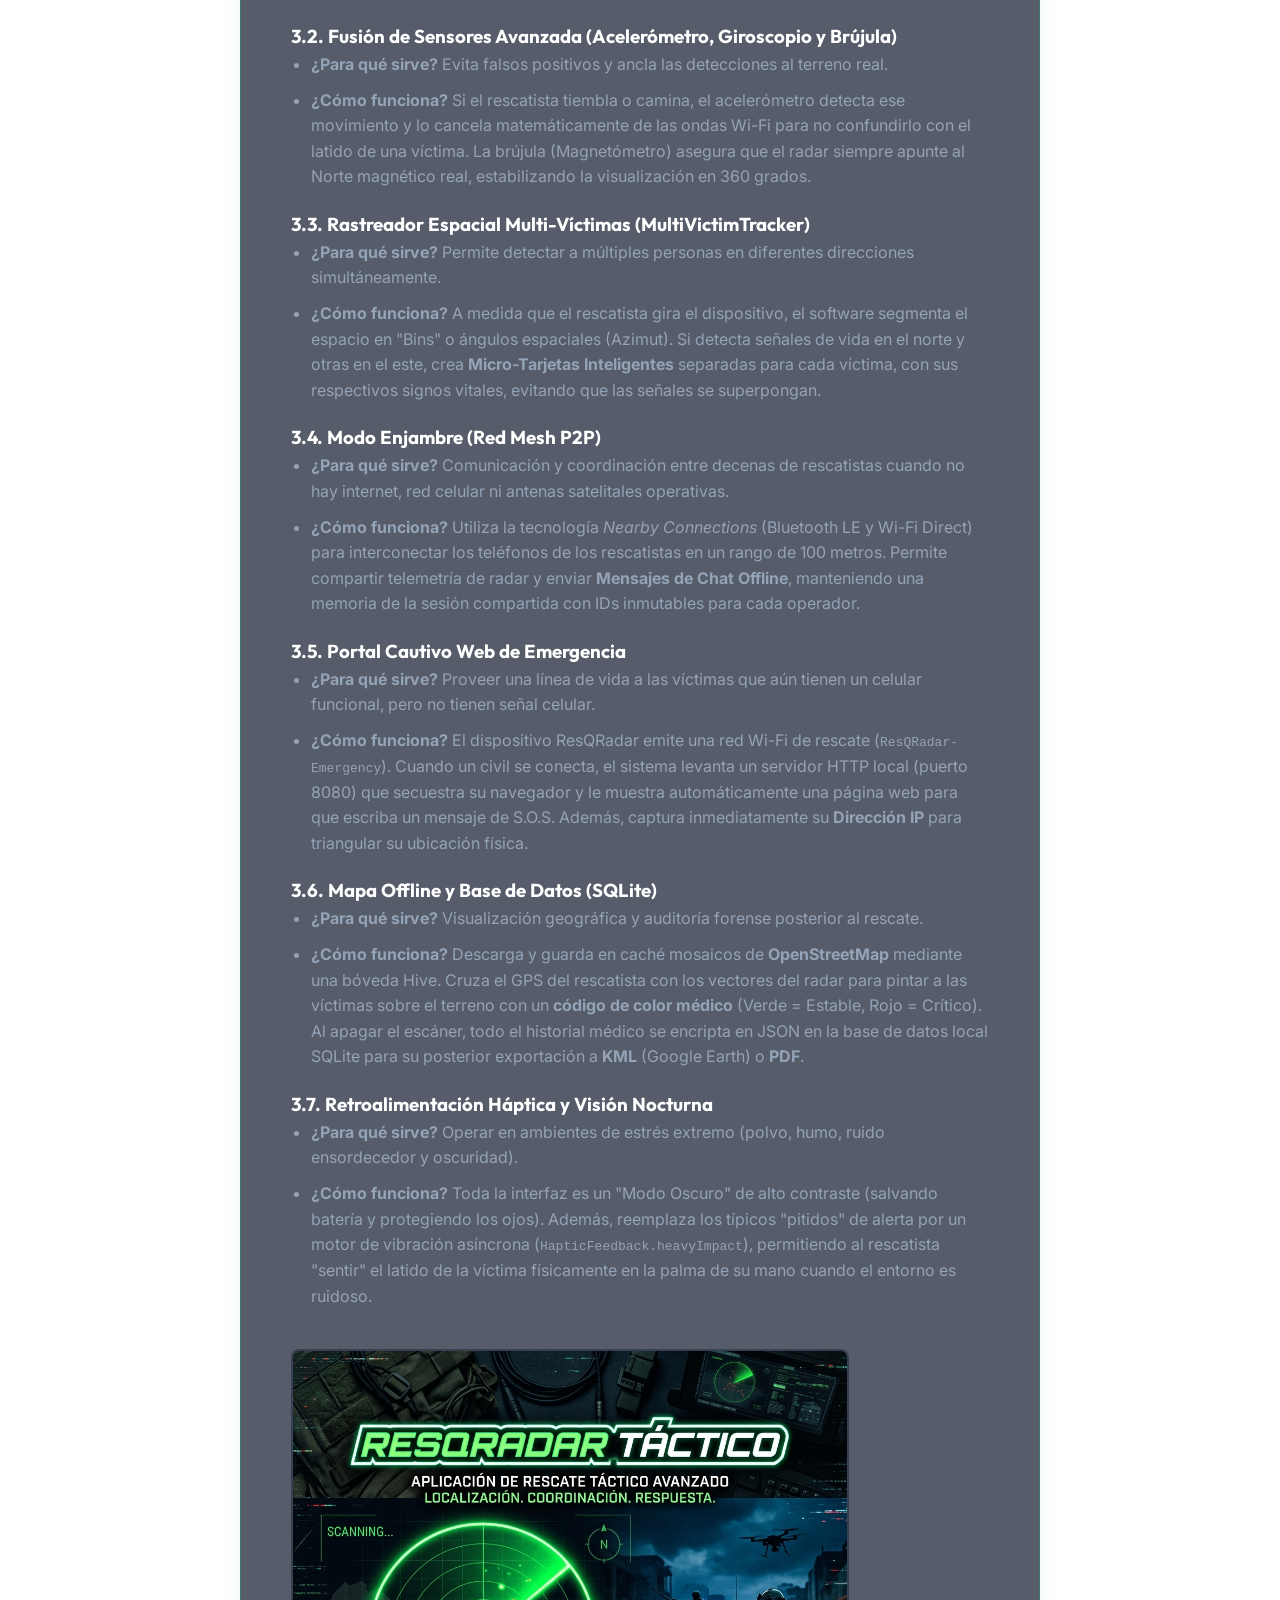
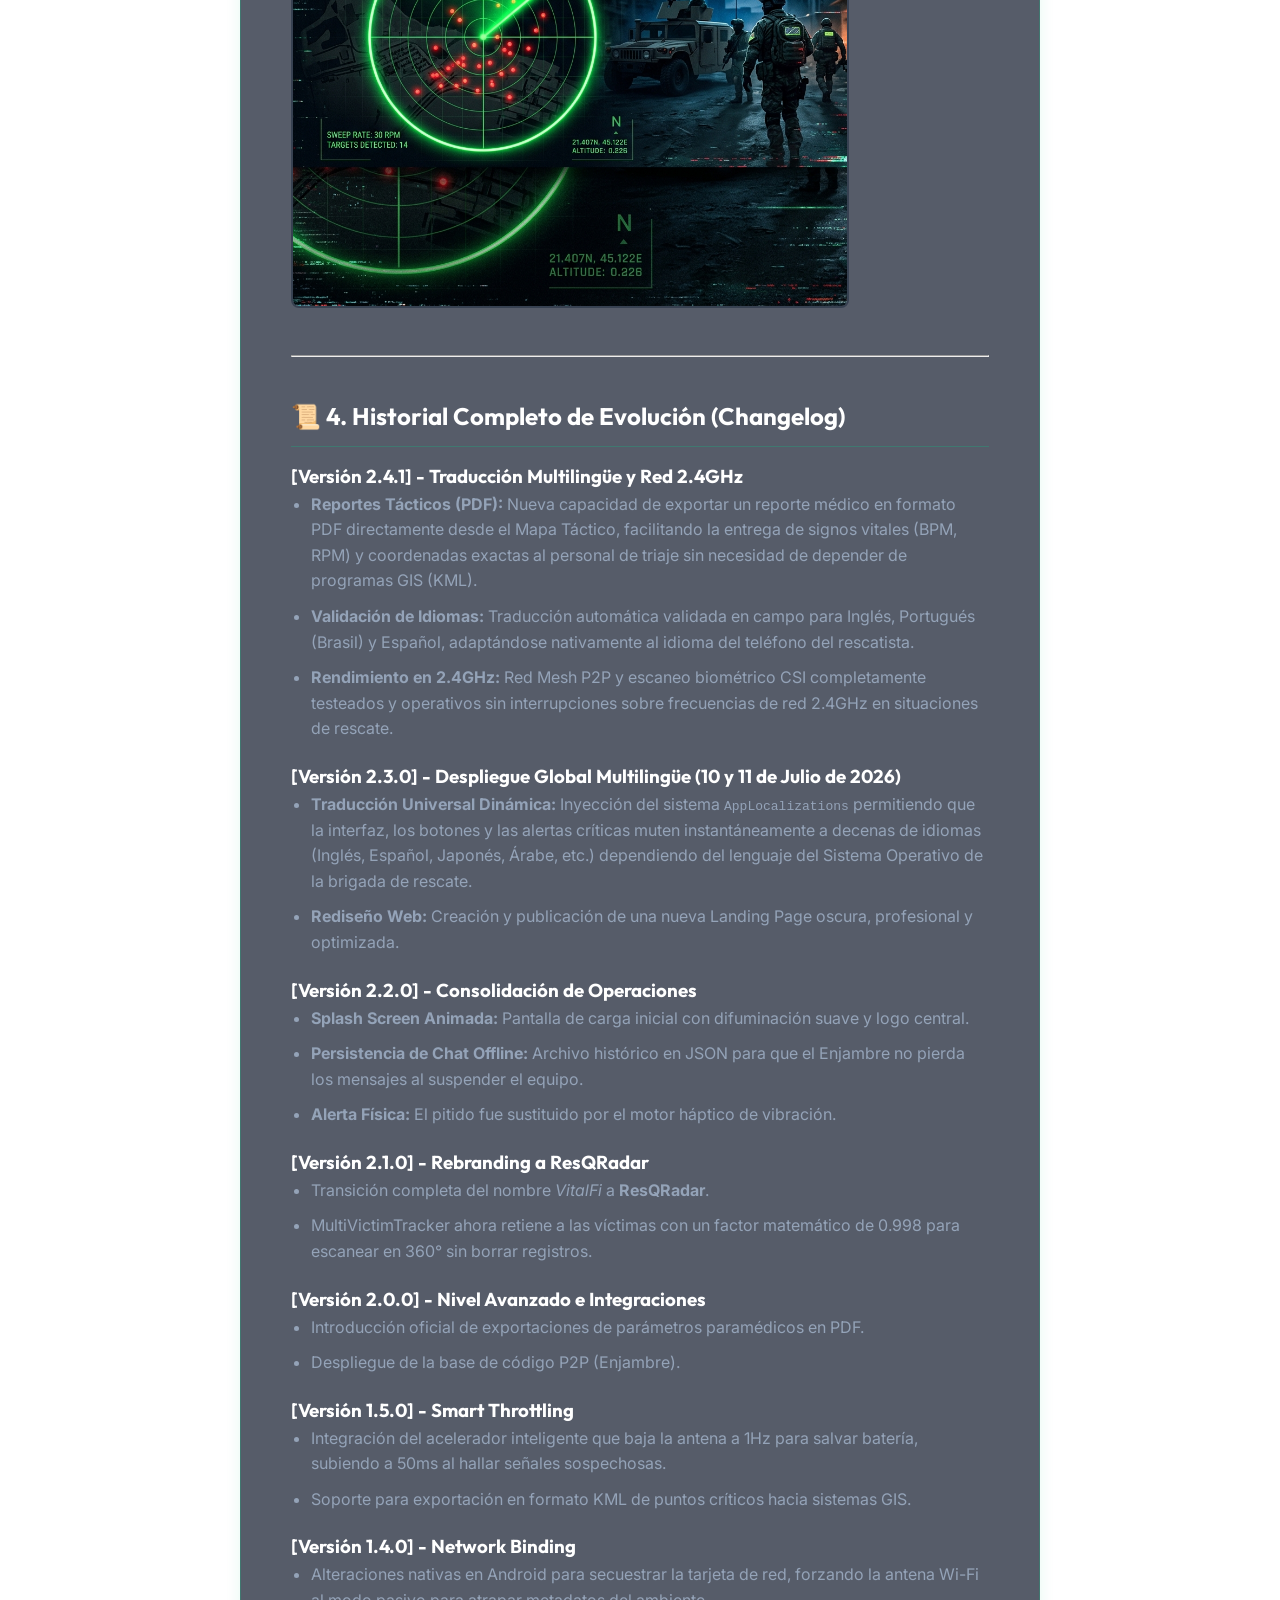
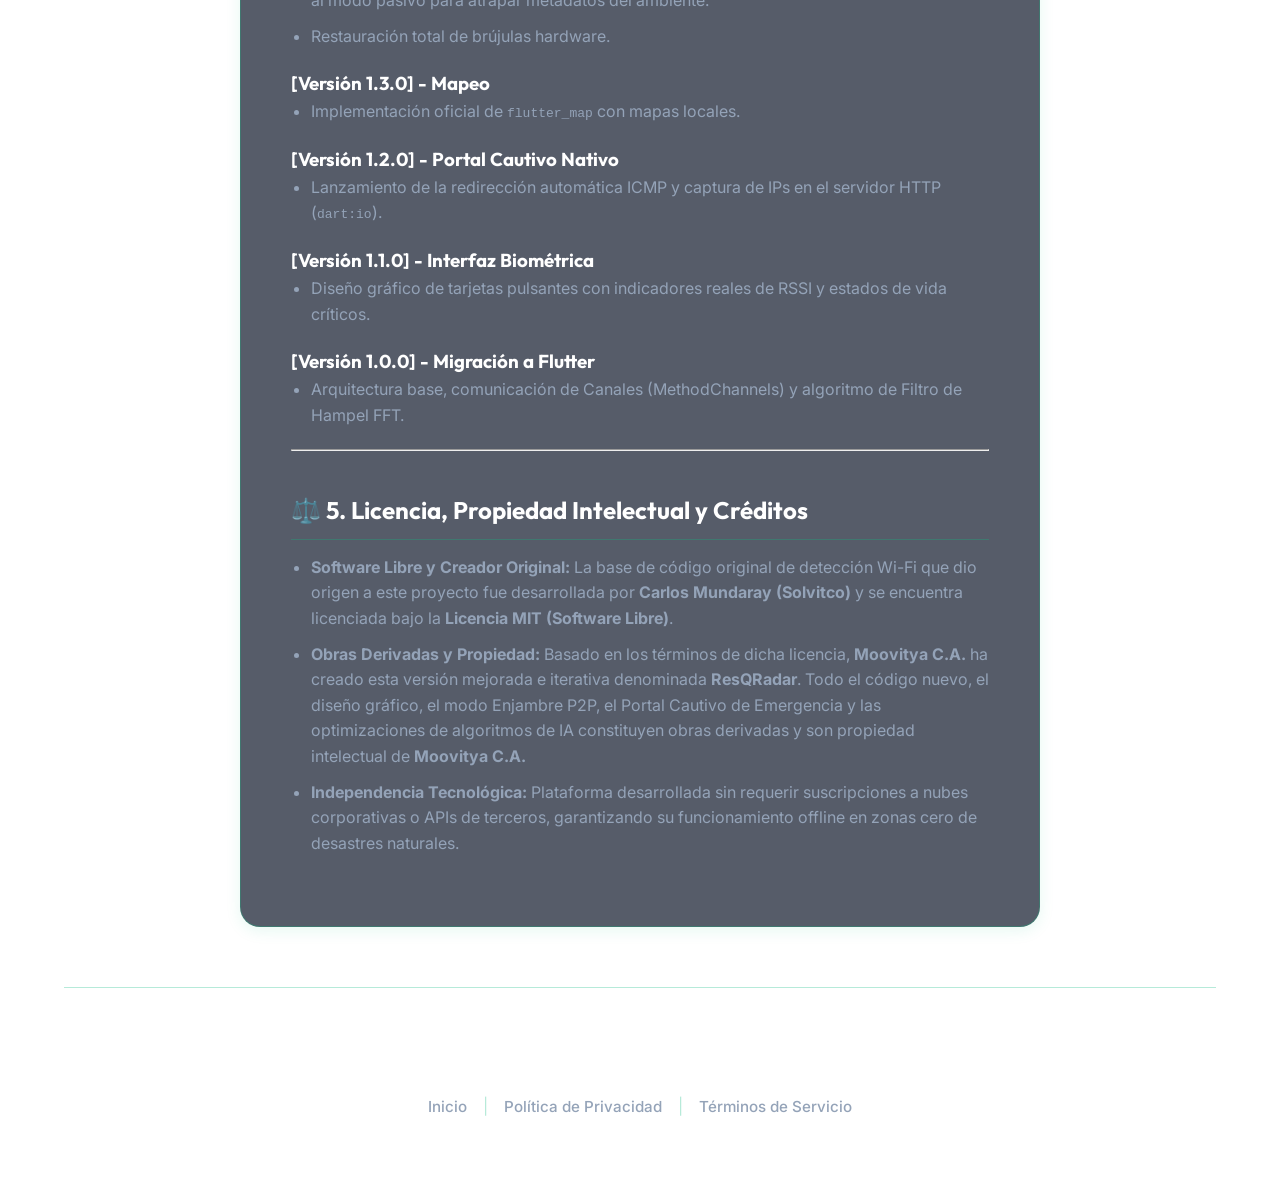
==== commit 8dab2e5c: "feat: add PDF export feature and update docs" ====
--- a/docs.html
+++ b/docs.html
@@ -101,6 +101,7 @@
 
         <h3>[Versión 2.4.1] - Traducción Multilingüe y Red 2.4GHz</h3>
         <ul>
+            <li><strong>Reportes Tácticos (PDF):</strong> Nueva capacidad de exportar un reporte médico en formato PDF directamente desde el Mapa Táctico, facilitando la entrega de signos vitales (BPM, RPM) y coordenadas exactas al personal de triaje sin necesidad de depender de programas GIS (KML).</li>
             <li><strong>Validación de Idiomas:</strong> Traducción automática validada en campo para Inglés, Portugués (Brasil) y Español, adaptándose nativamente al idioma del teléfono del rescatista.</li>
             <li><strong>Rendimiento en 2.4GHz:</strong> Red Mesh P2P y escaneo biométrico CSI completamente testeados y operativos sin interrupciones sobre frecuencias de red 2.4GHz en situaciones de rescate.</li>
         </ul>
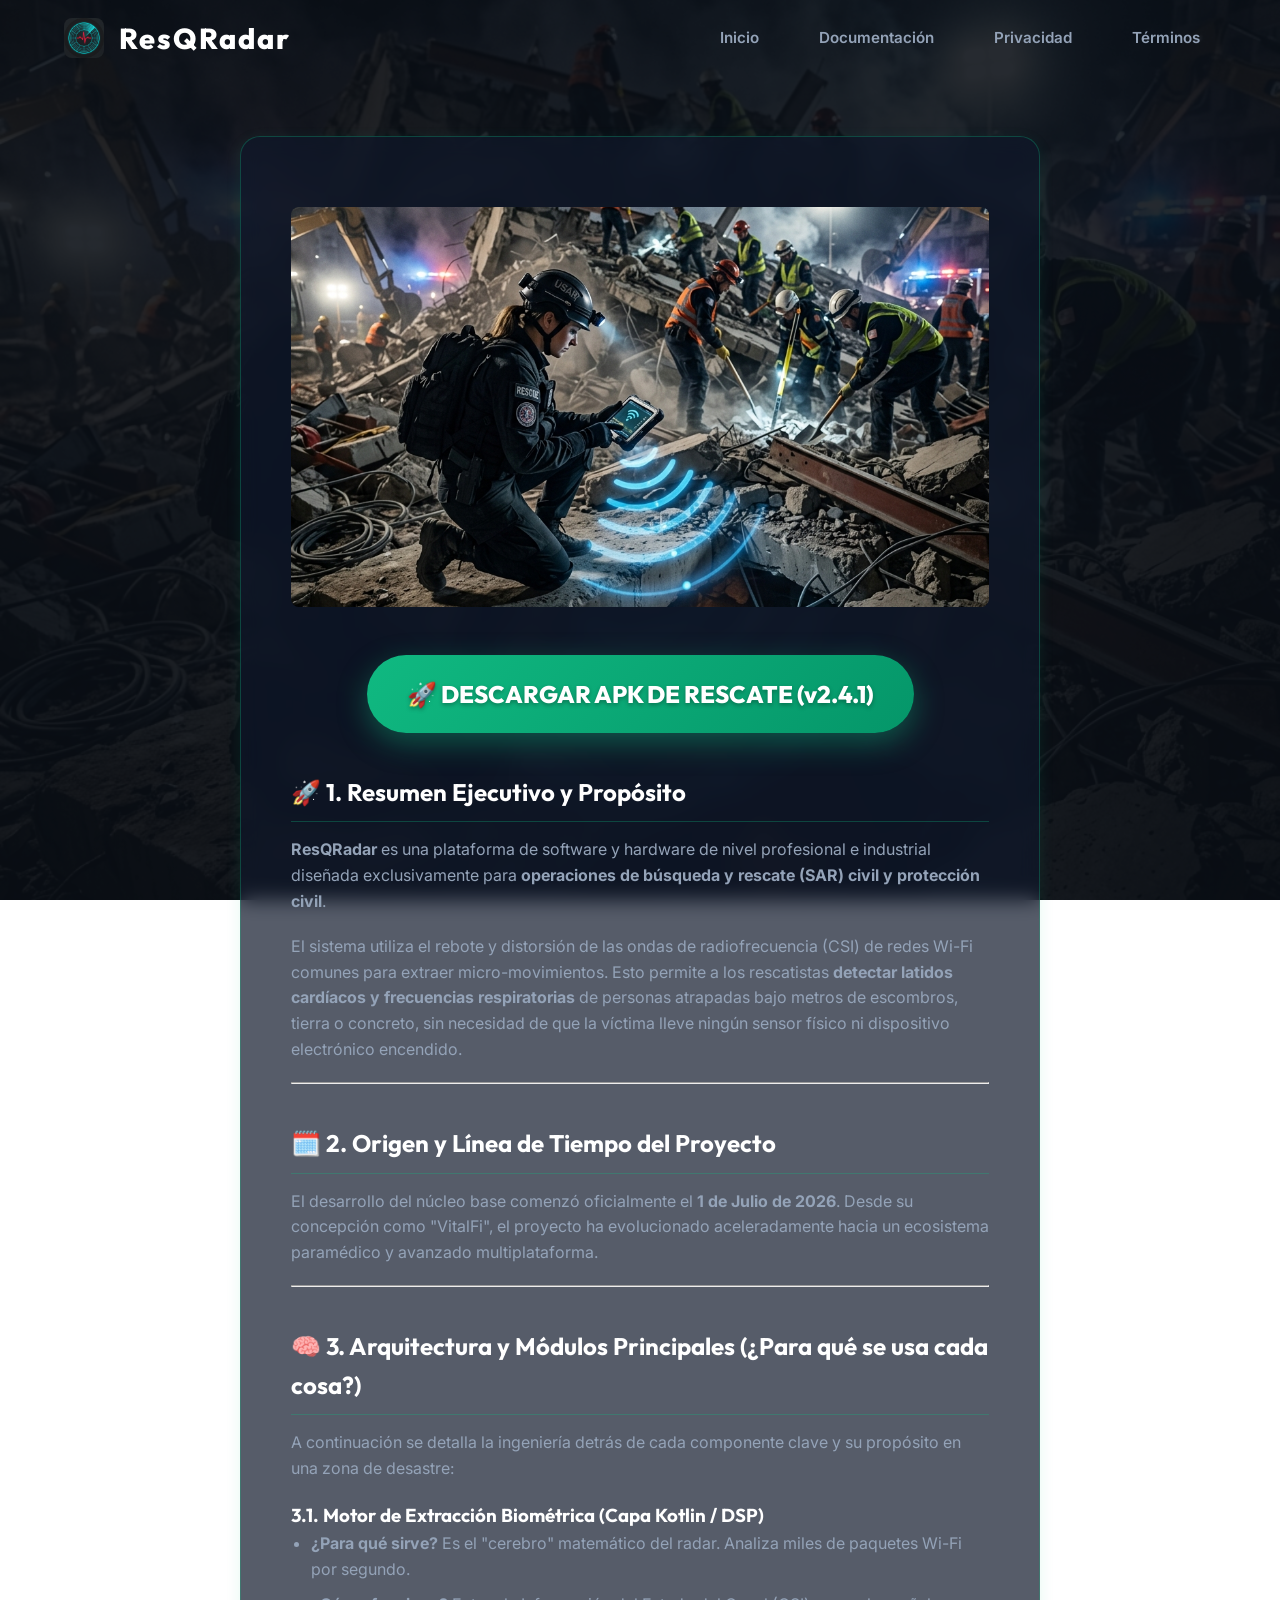
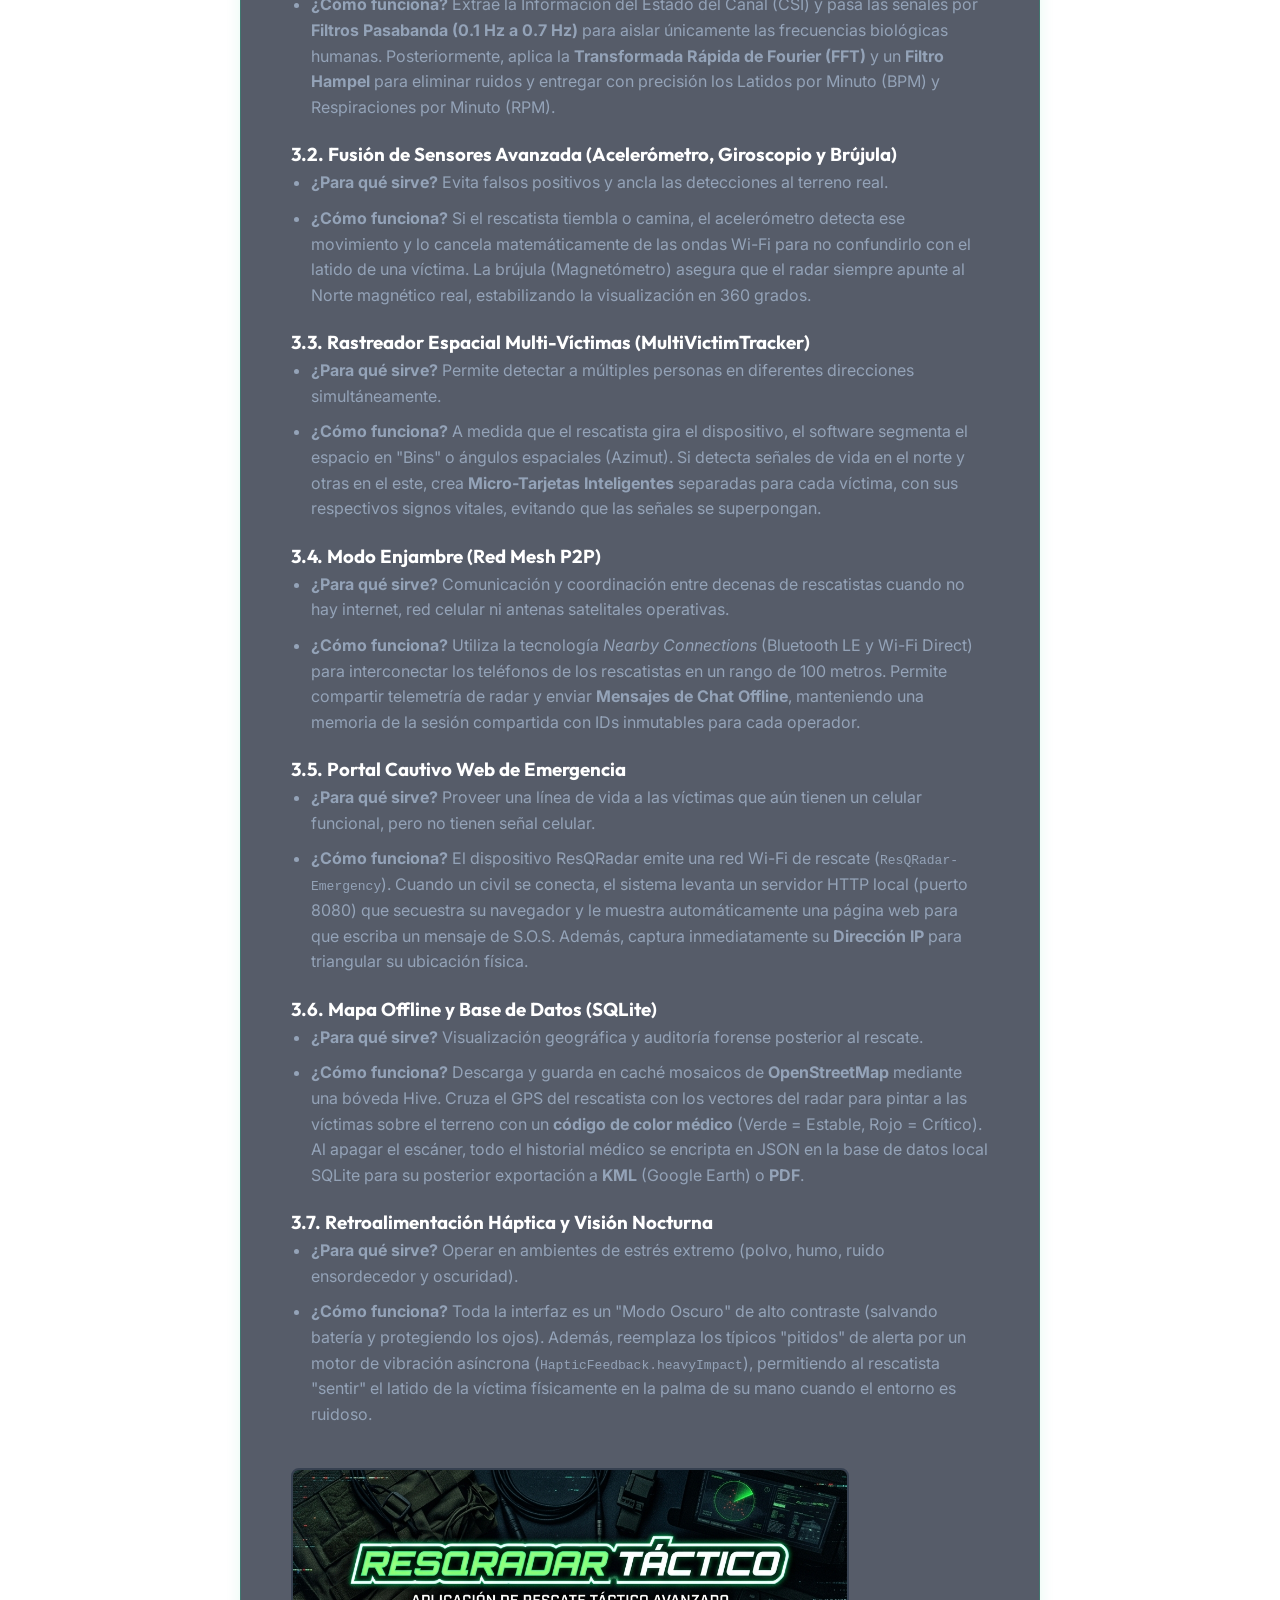
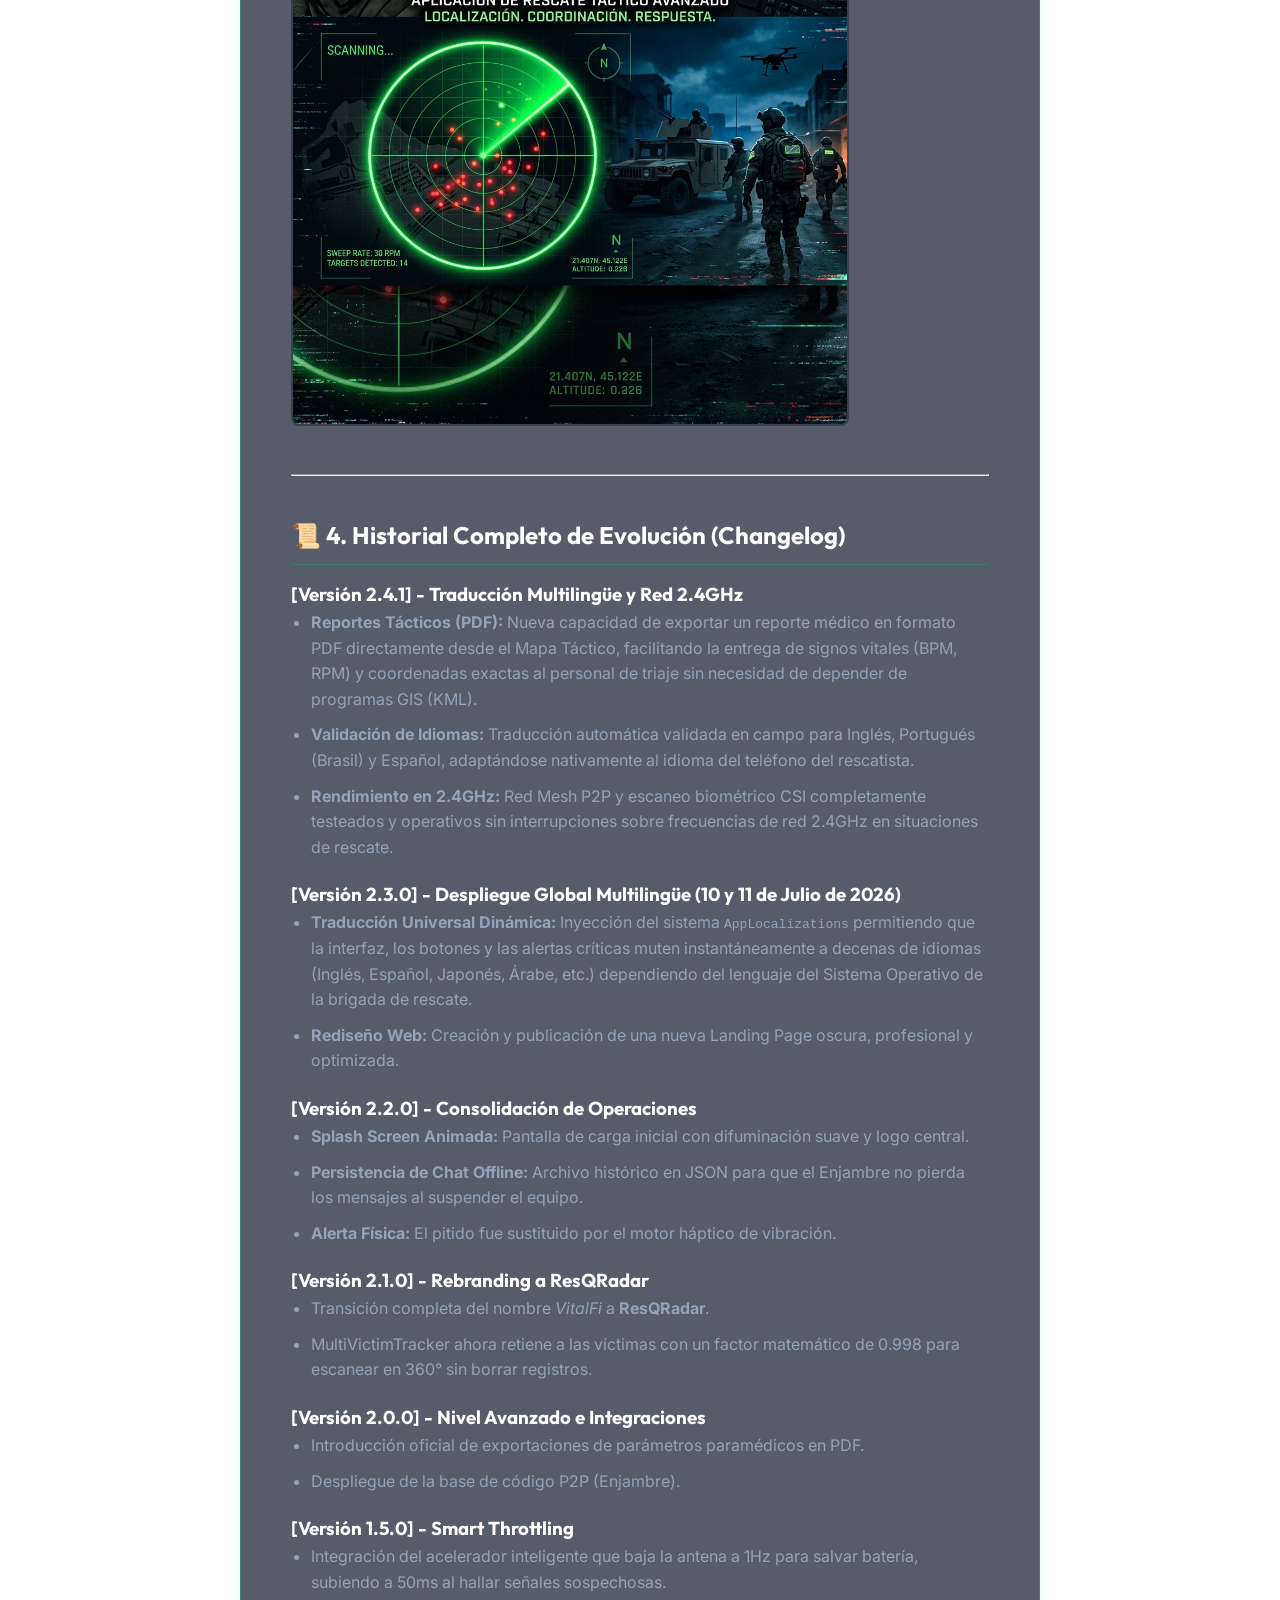
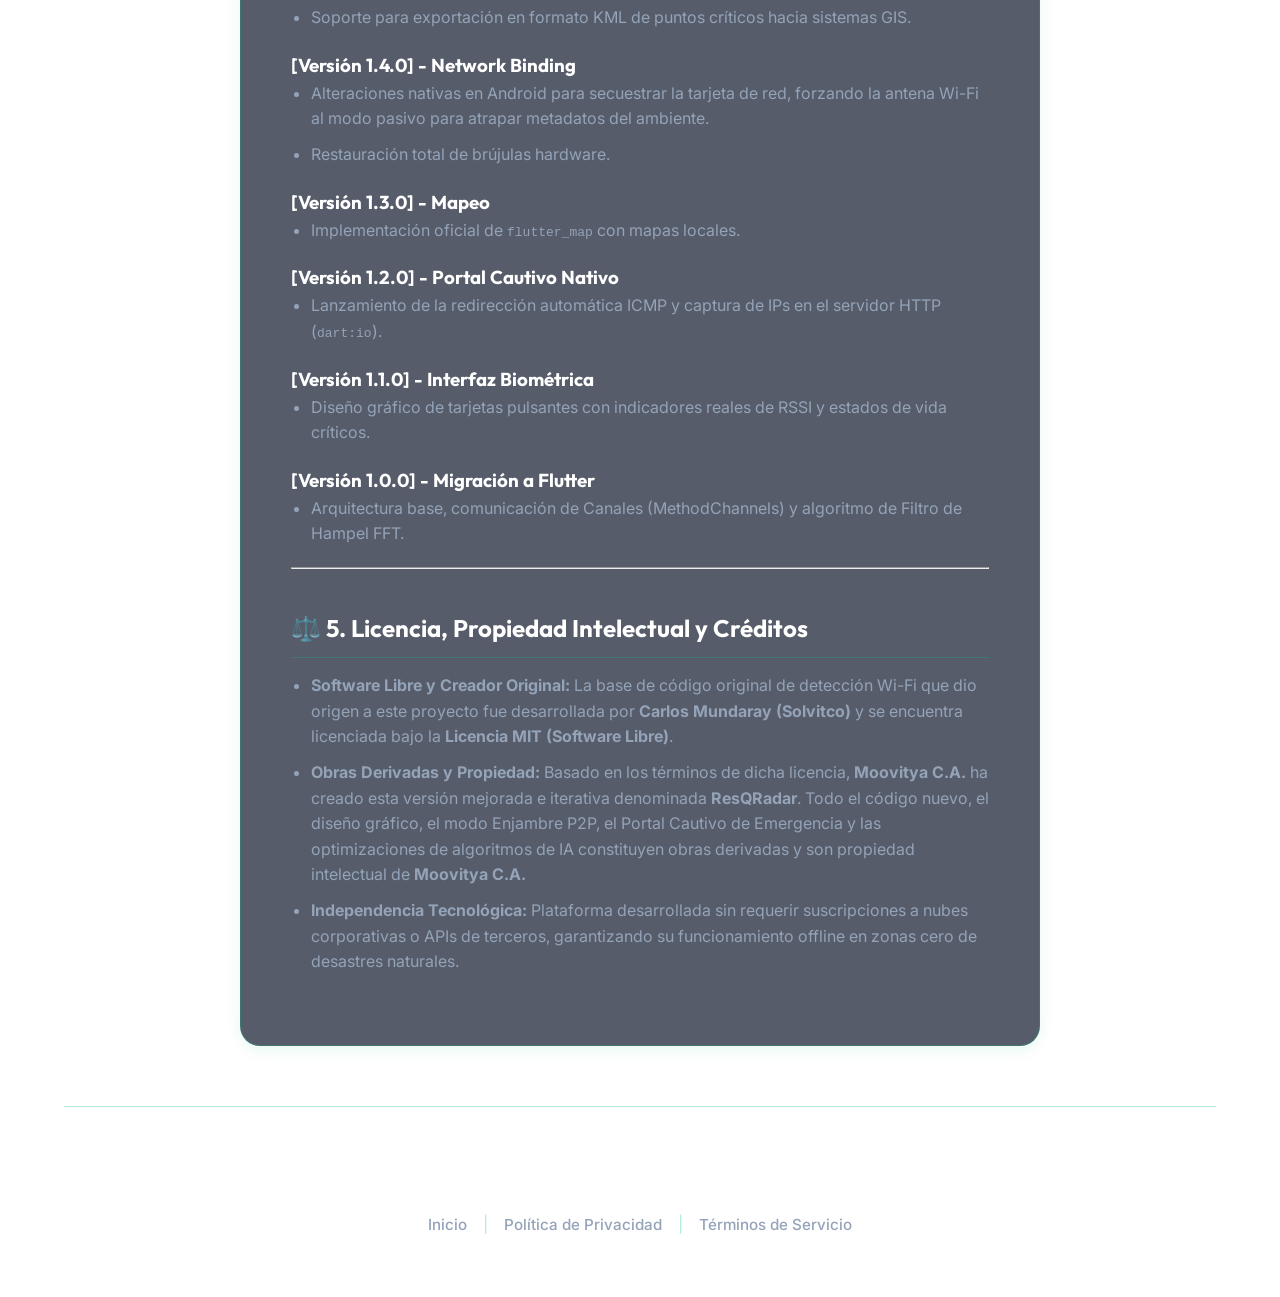
==== commit 6702f22c: "Actualizar diseño web y añadir botón de descarga CTA" ====
--- a/docs.html
+++ b/docs.html
@@ -12,6 +12,36 @@
     <!-- Favicon -->
     <link rel="icon" type="image/png" href="img/logo.png">
     <link rel="stylesheet" href="css/style.css">
+    <style>
+        .cta-container {
+            text-align: center;
+            margin: 40px 0;
+        }
+        .btn-giant-cta {
+            display: inline-block;
+            background: linear-gradient(135deg, #10B981, #059669);
+            color: #ffffff;
+            font-family: 'Outfit', sans-serif;
+            font-size: 1.5rem;
+            font-weight: 800;
+            padding: 20px 40px;
+            border-radius: 50px;
+            text-decoration: none;
+            text-shadow: 0 2px 4px rgba(0,0,0,0.3);
+            box-shadow: 0 10px 30px rgba(16, 185, 129, 0.4);
+            animation: pulse-cta 2s infinite;
+            transition: transform 0.3s ease, box-shadow 0.3s ease;
+        }
+        .btn-giant-cta:hover {
+            transform: scale(1.05);
+            box-shadow: 0 15px 40px rgba(16, 185, 129, 0.6);
+        }
+        @keyframes pulse-cta {
+            0% { box-shadow: 0 0 0 0 rgba(16, 185, 129, 0.7); }
+            70% { box-shadow: 0 0 0 20px rgba(16, 185, 129, 0); }
+            100% { box-shadow: 0 0 0 0 rgba(16, 185, 129, 0); }
+        }
+    </style>
 </head>
 <body>
     <div class="container">
@@ -35,6 +65,10 @@
             <img src="img/banner_ai.png" alt="ResQRadar Banner" style="width: 100%; max-height: 400px; object-fit: cover; border-radius: 8px;">
         </div>
 
+        <div class="cta-container">
+            <a href="https://correangel.github.io/resqradar/app-release.apk" class="btn-giant-cta" download>🚀 DESCARGAR APK DE RESCATE (v2.4.1)</a>
+        </div>
+
         <h2>🚀 1. Resumen Ejecutivo y Propósito</h2>
         <p><strong>ResQRadar</strong> es una plataforma de software y hardware de nivel profesional e industrial diseñada exclusivamente para <strong>operaciones de búsqueda y rescate (SAR) civil y protección civil</strong>.</p>
         <p>El sistema utiliza el rebote y distorsión de las ondas de radiofrecuencia (CSI) de redes Wi-Fi comunes para extraer micro-movimientos. Esto permite a los rescatistas <strong>detectar latidos cardíacos y frecuencias respiratorias</strong> de personas atrapadas bajo metros de escombros, tierra o concreto, sin necesidad de que la víctima lleve ningún sensor físico ni dispositivo electrónico encendido.</p>
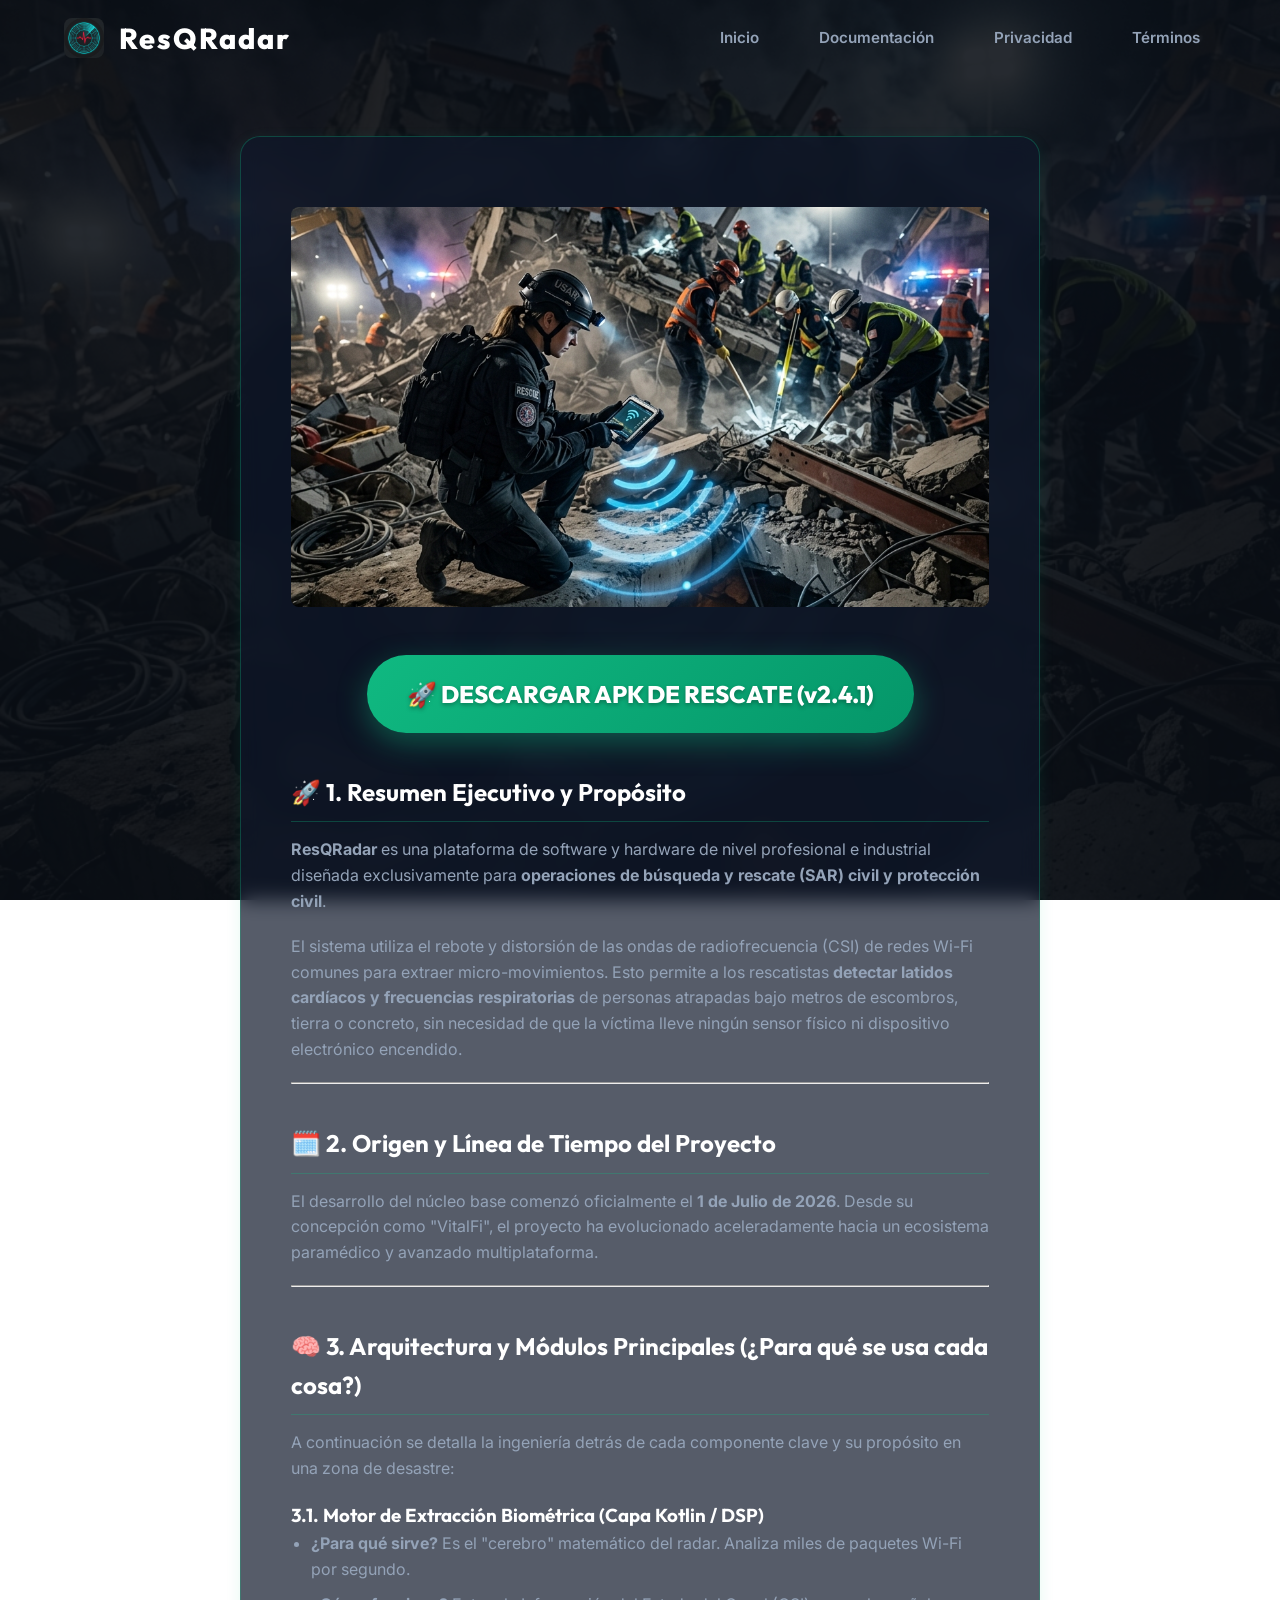
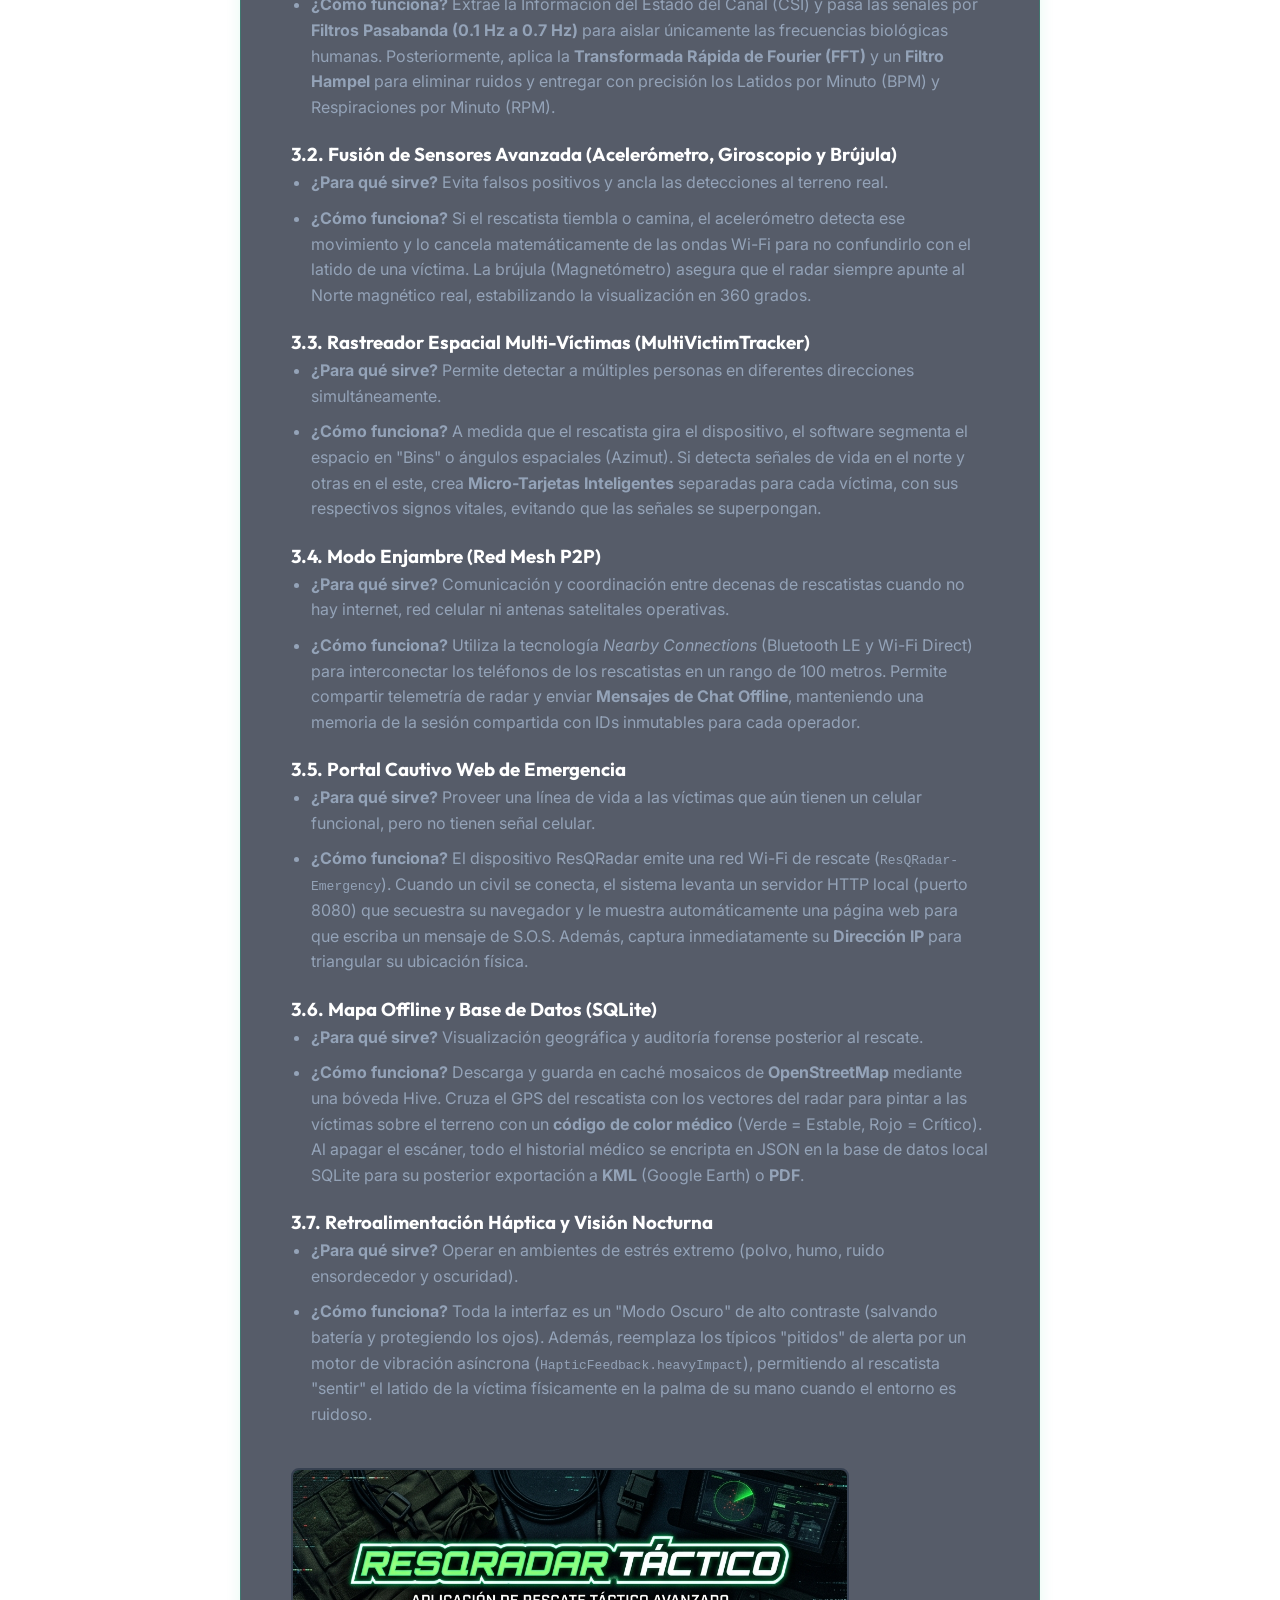
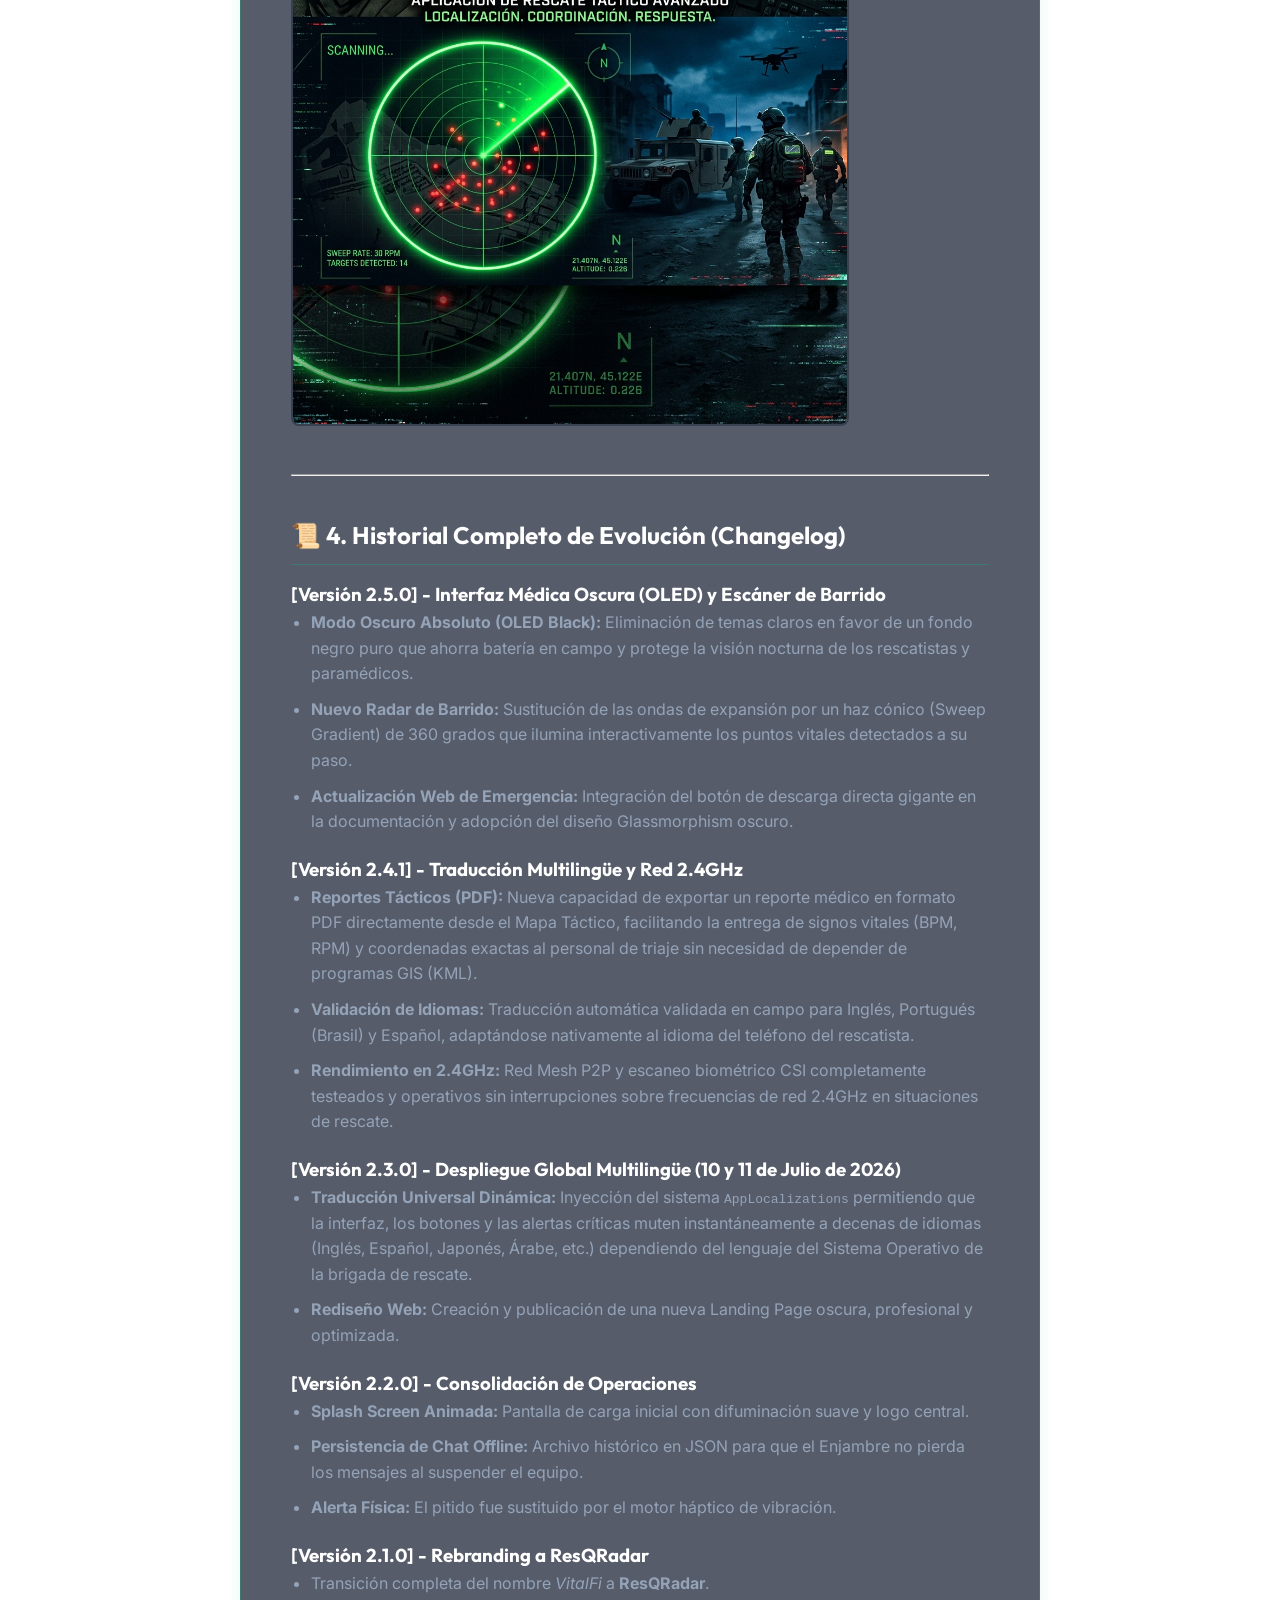
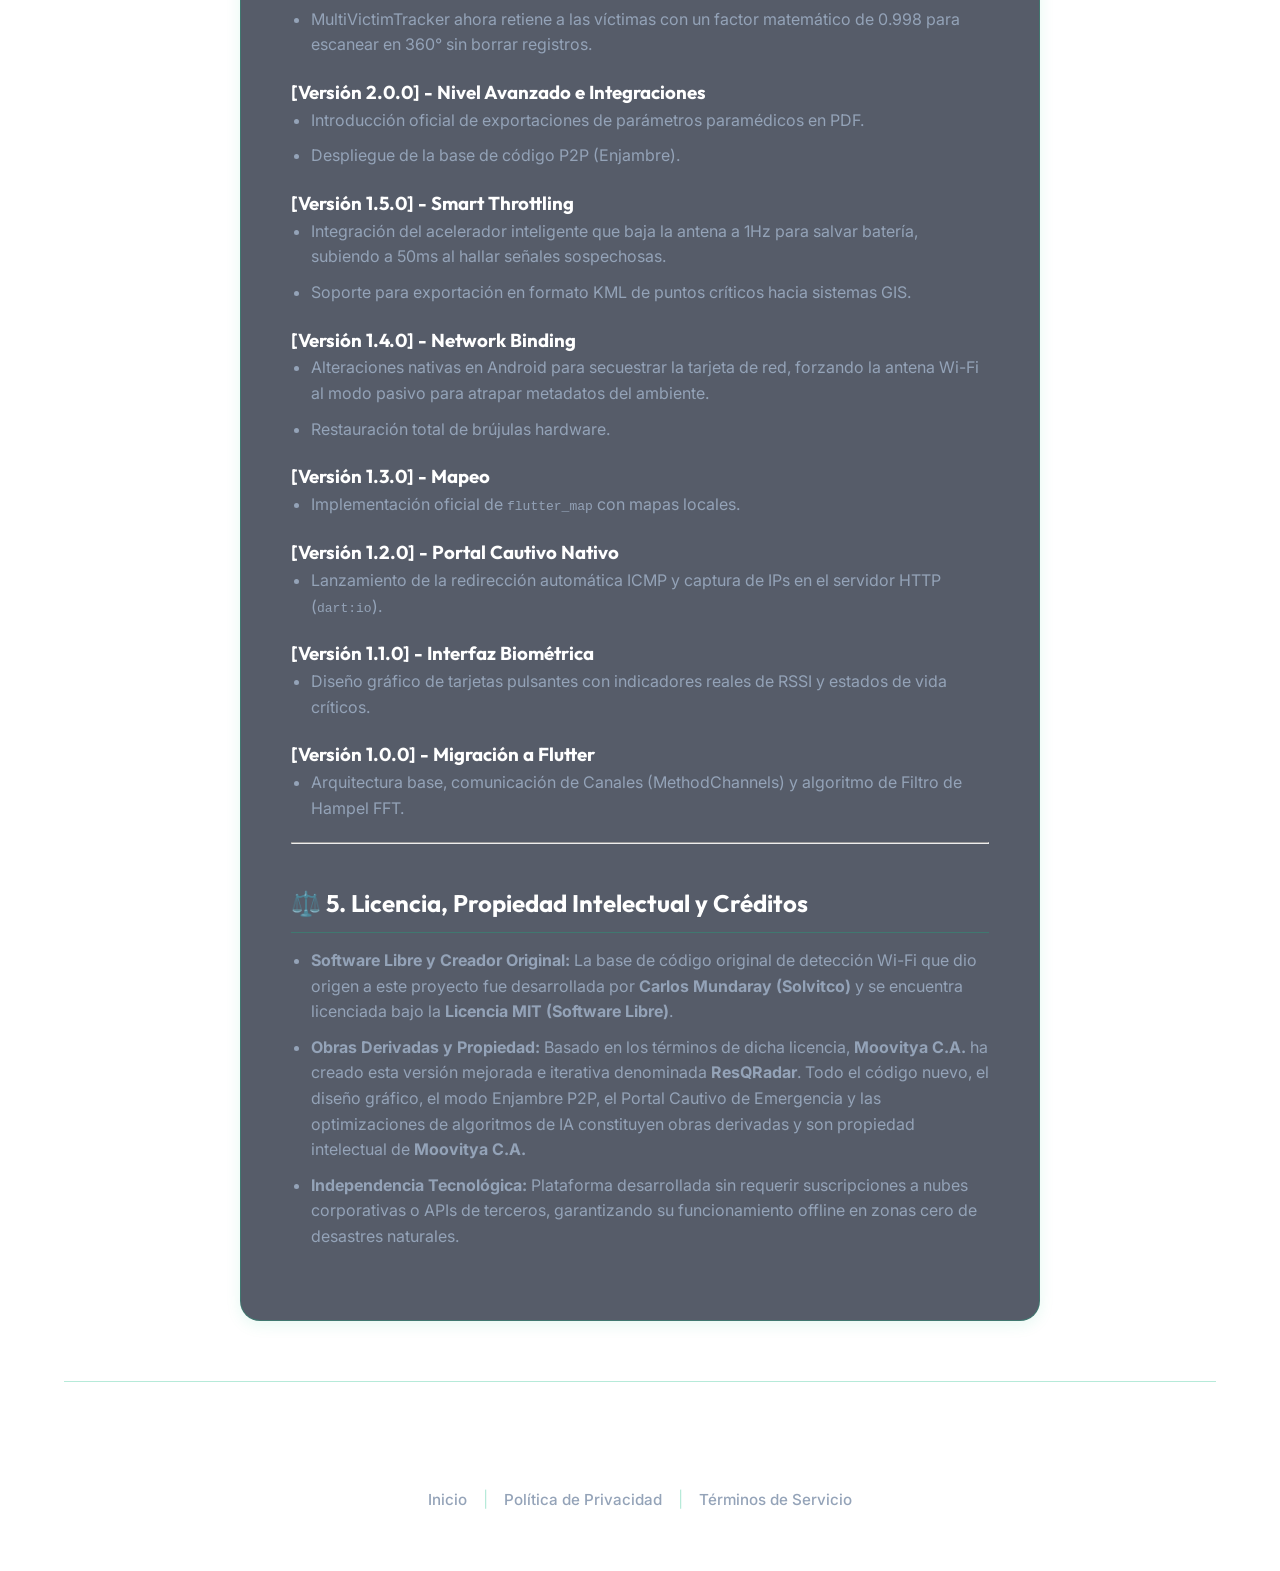
==== commit 29e25aff: "Actualizar Changelog con Versión 2.5.0" ====
--- a/docs.html
+++ b/docs.html
@@ -66,7 +66,7 @@
         </div>
 
         <div class="cta-container">
-            <a href="https://correangel.github.io/resqradar/app-release.apk" class="btn-giant-cta" download>🚀 DESCARGAR APK DE RESCATE (v2.4.1)</a>
+            <a href="https://correangel.github.io/resqradar/apk/ResQRadar.apk" class="btn-giant-cta" download>🚀 DESCARGAR APK DE RESCATE (v2.4.1)</a>
         </div>
 
         <h2>🚀 1. Resumen Ejecutivo y Propósito</h2>
@@ -132,6 +132,13 @@
         <hr>
 
         <h2>📜 4. Historial Completo de Evolución (Changelog)</h2>
+
+        <h3>[Versión 2.5.0] - Interfaz Médica Oscura (OLED) y Escáner de Barrido</h3>
+        <ul>
+            <li><strong>Modo Oscuro Absoluto (OLED Black):</strong> Eliminación de temas claros en favor de un fondo negro puro que ahorra batería en campo y protege la visión nocturna de los rescatistas y paramédicos.</li>
+            <li><strong>Nuevo Radar de Barrido:</strong> Sustitución de las ondas de expansión por un haz cónico (Sweep Gradient) de 360 grados que ilumina interactivamente los puntos vitales detectados a su paso.</li>
+            <li><strong>Actualización Web de Emergencia:</strong> Integración del botón de descarga directa gigante en la documentación y adopción del diseño Glassmorphism oscuro.</li>
+        </ul>
 
         <h3>[Versión 2.4.1] - Traducción Multilingüe y Red 2.4GHz</h3>
         <ul>
